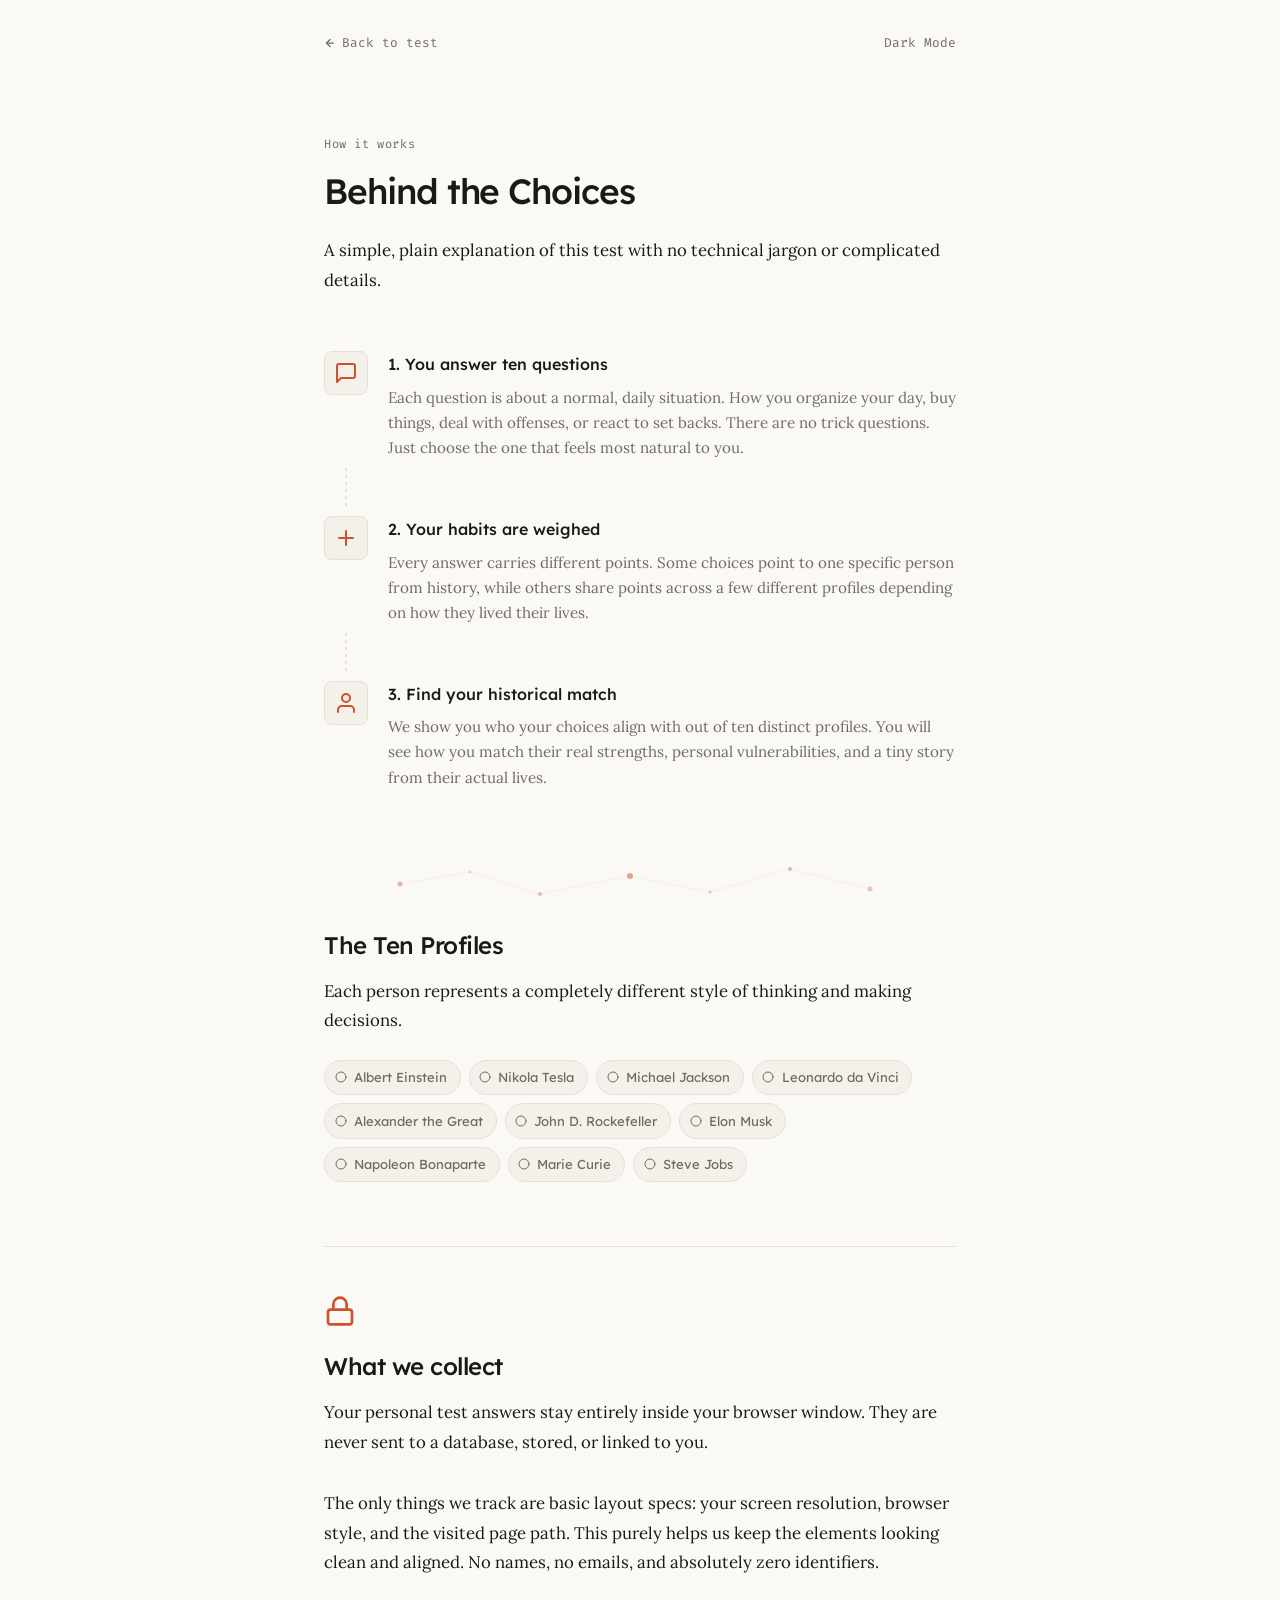
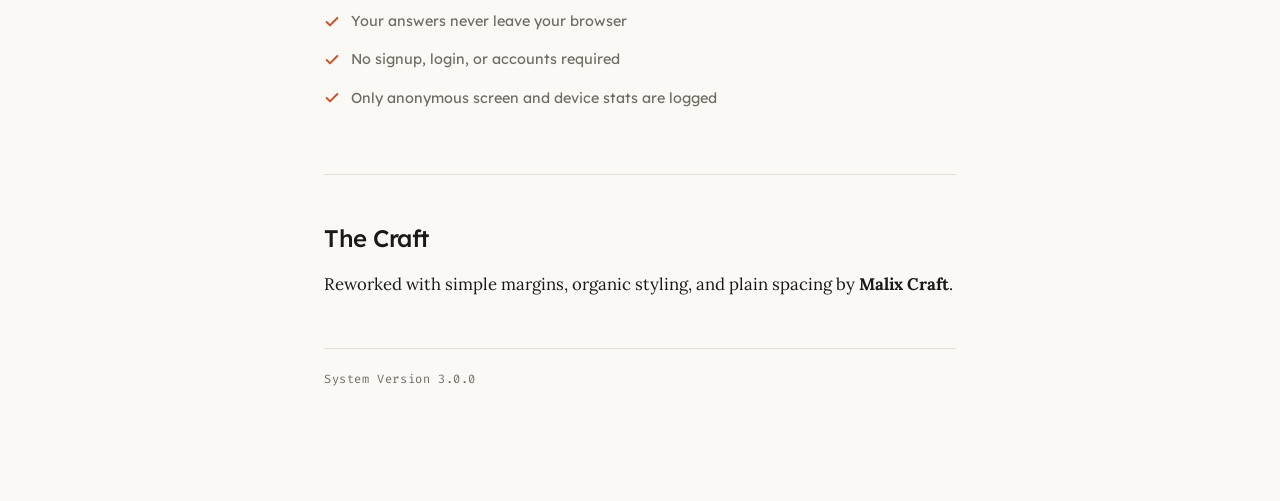
==== about.html @ 8bd308e8 "stop coding man we have been doing this for 10 hours" ====
<!DOCTYPE html>
<html lang="en">
<head>
  <meta charset="UTF-8">
  <meta name="viewport" content="width=device-width, initial-scale=1.0">
  <title>About | History Match</title>
  <link rel="preconnect" href="https://fonts.googleapis.com">
  <link rel="preconnect" href="https://fonts.gstatic.com" crossorigin>
  <link href="https://fonts.googleapis.com/css2?family=Fira+Code:wght@400;500&family=Lexend:wght@400;500;600&family=Lora:ital,wght@0,400;0,600;1,400&display=swap" rel="stylesheet">
  <link rel="stylesheet" href="style.css">
</head>
<body>
  <script>
    (function() {
      // Set to 'light' by default, or use the saved choice if it exists
      const savedTheme = localStorage.getItem("theme") || "light";
      document.documentElement.setAttribute("data-theme", savedTheme);
    })();
  </script>

  <nav class="system-nav">
    <a href="index.html" class="nav-link">
      <svg width="12" height="12" viewBox="0 0 24 24" fill="none" stroke="currentColor" stroke-width="2.5" stroke-linecap="round" stroke-linejoin="round" aria-hidden="true">
        <line x1="19" y1="12" x2="5" y2="12"/>
        <polyline points="12 19 5 12 12 5"/>
      </svg>
      Back to test
    </a>
    <button class="theme-toggle" onclick="toggleTheme()" id="theme-toggle-btn">Light Mode</button>
  </nav>

  <main class="engine-layout">

    <section class="about-hero">
      <div class="system-meta">How it works</div>
      <h1>Behind the Choices</h1>
      <p class="narrative-prose">A simple, plain explanation of this test with no technical jargon or complicated details.</p>
    </section>

    <!-- Visual Process Map -->
    <section class="about-flow">

      <div class="flow-step">
        <div class="flow-icon">
          <svg width="24" height="24" viewBox="0 0 24 24" fill="none" stroke="var(--accent)" stroke-width="2" stroke-linecap="round" stroke-linejoin="round">
            <path d="M21 15a2 2 0 0 1-2 2H7l-4 4V5a2 2 0 0 1 2-2h14a2 2 0 0 1 2 2z"/>
          </svg>
        </div>
        <div class="flow-text">
          <h3>1. You answer ten questions</h3>
          <p>Each question is about a normal, daily situation. How you organize your day, buy things, deal with offenses, or react to set backs. There are no trick questions. Just choose the one that feels most natural to you.</p>
        </div>
      </div>

      <div class="flow-connector" aria-hidden="true">
        <svg width="2" height="40" viewBox="0 0 2 40">
          <line x1="1" y1="0" x2="1" y2="40" stroke="var(--bg-border)" stroke-width="2" stroke-dasharray="3 4"/>
        </svg>
      </div>

      <div class="flow-step">
        <div class="flow-icon">
          <svg width="24" height="24" viewBox="0 0 24 24" fill="none" stroke="var(--accent)" stroke-width="2" stroke-linecap="round" stroke-linejoin="round">
            <line x1="12" y1="5" x2="12" y2="19"/>
            <line x1="5" y1="12" x2="19" y2="12"/>
          </svg>
        </div>
        <div class="flow-text">
          <h3>2. Your habits are weighed</h3>
          <p>Every answer carries different points. Some choices point to one specific person from history, while others share points across a few different profiles depending on how they lived their lives.</p>
        </div>
      </div>

      <div class="flow-connector" aria-hidden="true">
        <svg width="2" height="40" viewBox="0 0 2 40">
          <line x1="1" y1="0" x2="1" y2="40" stroke="var(--bg-border)" stroke-width="2" stroke-dasharray="3 4"/>
        </svg>
      </div>

      <div class="flow-step">
        <div class="flow-icon">
          <svg width="24" height="24" viewBox="0 0 24 24" fill="none" stroke="var(--accent)" stroke-width="2" stroke-linecap="round" stroke-linejoin="round">
            <path d="M20 21v-2a4 4 0 0 0-4-4H8a4 4 0 0 0-4 4v2"/>
            <circle cx="12" cy="7" r="4"/>
          </svg>
        </div>
        <div class="flow-text">
          <h3>3. Find your historical match</h3>
          <p>We show you who your choices align with out of ten distinct profiles. You will see how you match their real strengths, personal vulnerabilities, and a tiny story from their actual lives.</p>
        </div>
      </div>

    </section>

    <!-- The Ten Figures -->
    <section class="about-figures-section">
      <svg class="figures-deco" width="100%" height="60" viewBox="0 0 600 60" preserveAspectRatio="xMidYMid meet" fill="none" aria-hidden="true">
        <circle cx="60"  cy="30" r="2.5" fill="var(--accent)" opacity="0.4"/>
        <circle cx="130" cy="18" r="1.5" fill="var(--accent)" opacity="0.25"/>
        <circle cx="200" cy="40" r="2"   fill="var(--accent)" opacity="0.35"/>
        <circle cx="290" cy="22" r="3"   fill="var(--accent)" opacity="0.5"/>
        <circle cx="370" cy="38" r="1.5" fill="var(--accent)" opacity="0.3"/>
        <circle cx="450" cy="15" r="2"   fill="var(--accent)" opacity="0.4"/>
        <circle cx="530" cy="35" r="2.5" fill="var(--accent)" opacity="0.3"/>
        <line x1="60"  y1="30" x2="130" y2="18" stroke="var(--accent)" stroke-width="0.5" opacity="0.15"/>
        <line x1="130" y1="18" x2="200" y2="40" stroke="var(--accent)" stroke-width="0.5" opacity="0.15"/>
        <line x1="200" y1="40" x2="290" y2="22" stroke="var(--accent)" stroke-width="0.5" opacity="0.15"/>
        <line x1="290" y1="22" x2="370" y2="38" stroke="var(--accent)" stroke-width="0.5" opacity="0.15"/>
        <line x1="370" y1="38" x2="450" y2="15" stroke="var(--accent)" stroke-width="0.5" opacity="0.15"/>
        <line x1="450" y1="15" x2="530" y2="35" stroke="var(--accent)" stroke-width="0.5" opacity="0.15"/>
      </svg>

      <h2>The Ten Profiles</h2>
      <p class="narrative-prose" style="margin-top: 0.5rem; margin-bottom: 1.5rem;">Each person represents a completely different style of thinking and making decisions.</p>

      <div class="figures-grid">
        <div class="figure-pill">
          <svg width="12" height="12" viewBox="0 0 24 24" fill="none" stroke="currentColor" stroke-width="2" stroke-linecap="round" stroke-linejoin="round"><circle cx="12" cy="12" r="10"/></svg>
          <span>Albert Einstein</span>
        </div>
        <div class="figure-pill">
          <svg width="12" height="12" viewBox="0 0 24 24" fill="none" stroke="currentColor" stroke-width="2" stroke-linecap="round" stroke-linejoin="round"><circle cx="12" cy="12" r="10"/></svg>
          <span>Nikola Tesla</span>
        </div>
        <div class="figure-pill">
          <svg width="12" height="12" viewBox="0 0 24 24" fill="none" stroke="currentColor" stroke-width="2" stroke-linecap="round" stroke-linejoin="round"><circle cx="12" cy="12" r="10"/></svg>
          <span>Michael Jackson</span>
        </div>
        <div class="figure-pill">
          <svg width="12" height="12" viewBox="0 0 24 24" fill="none" stroke="currentColor" stroke-width="2" stroke-linecap="round" stroke-linejoin="round"><circle cx="12" cy="12" r="10"/></svg>
          <span>Leonardo da Vinci</span>
        </div>
        <div class="figure-pill">
          <svg width="12" height="12" viewBox="0 0 24 24" fill="none" stroke="currentColor" stroke-width="2" stroke-linecap="round" stroke-linejoin="round"><circle cx="12" cy="12" r="10"/></svg>
          <span>Alexander the Great</span>
        </div>
        <div class="figure-pill">
          <svg width="12" height="12" viewBox="0 0 24 24" fill="none" stroke="currentColor" stroke-width="2" stroke-linecap="round" stroke-linejoin="round"><circle cx="12" cy="12" r="10"/></svg>
          <span>John D. Rockefeller</span>
        </div>
        <div class="figure-pill">
          <svg width="12" height="12" viewBox="0 0 24 24" fill="none" stroke="currentColor" stroke-width="2" stroke-linecap="round" stroke-linejoin="round"><circle cx="12" cy="12" r="10"/></svg>
          <span>Elon Musk</span>
        </div>
        <div class="figure-pill">
          <svg width="12" height="12" viewBox="0 0 24 24" fill="none" stroke="currentColor" stroke-width="2" stroke-linecap="round" stroke-linejoin="round"><circle cx="12" cy="12" r="10"/></svg>
          <span>Napoleon Bonaparte</span>
        </div>
        <div class="figure-pill">
          <svg width="12" height="12" viewBox="0 0 24 24" fill="none" stroke="currentColor" stroke-width="2" stroke-linecap="round" stroke-linejoin="round"><circle cx="12" cy="12" r="10"/></svg>
          <span>Marie Curie</span>
        </div>
        <div class="figure-pill">
          <svg width="12" height="12" viewBox="0 0 24 24" fill="none" stroke="currentColor" stroke-width="2" stroke-linecap="round" stroke-linejoin="round"><circle cx="12" cy="12" r="10"/></svg>
          <span>Steve Jobs</span>
        </div>
      </div>
    </section>

    <!-- Privacy details -->
    <section class="about-privacy">
      <svg width="32" height="32" viewBox="0 0 24 24" fill="none" stroke="var(--accent)" stroke-width="2" stroke-linecap="round" stroke-linejoin="round" style="margin-bottom: 1rem;">
        <rect x="3" y="11" width="18" height="11" rx="2" ry="2"/>
        <path d="M7 11V7a5 5 0 0 1 10 0v4"/>
      </svg>

      <h2>What we collect</h2>
      <p class="narrative-prose">Your personal test answers stay entirely inside your browser window. They are never sent to a database, stored, or linked to you.</p>
      <p class="narrative-prose">The only things we track are basic layout specs: your screen resolution, browser style, and the visited page path. This purely helps us keep the elements looking clean and aligned. No names, no emails, and absolutely zero identifiers.</p>

      <div class="privacy-list">
        <div class="privacy-row">
          <svg width="16" height="16" viewBox="0 0 24 24" fill="none" stroke="var(--accent)" stroke-width="3" stroke-linecap="round" stroke-linejoin="round"><polyline points="20 6 9 17 4 12"/></svg>
          <span>Your answers never leave your browser</span>
        </div>
        <div class="privacy-row">
          <svg width="16" height="16" viewBox="0 0 24 24" fill="none" stroke="var(--accent)" stroke-width="3" stroke-linecap="round" stroke-linejoin="round"><polyline points="20 6 9 17 4 12"/></svg>
          <span>No signup, login, or accounts required</span>
        </div>
        <div class="privacy-row">
          <svg width="16" height="16" viewBox="0 0 24 24" fill="none" stroke="var(--accent)" stroke-width="3" stroke-linecap="round" stroke-linejoin="round"><polyline points="20 6 9 17 4 12"/></svg>
          <span>Only anonymous screen and device stats are logged</span>
        </div>
      </div>
    </section>

    <!-- Craft Studio -->
    <section class="about-studio">
      <h2>The Craft</h2>
      <p class="narrative-prose">Reworked with simple margins, organic styling, and plain spacing by <strong>Malix Craft</strong>.</p>
      
      <!--
      DEVELOPER CREDIT — next system release
      <div class="dev-credit">
        <span class="system-meta">Creator</span>
        <a href="https://linkedin.com/" class="nav-link" target="_blank" rel="noopener">Profile Details</a>
      </div>
      -->

      <div class="about-footer-meta">
        <span class="system-meta">System Version 3.0.0</span>
      </div>
    </section>

  </main>

  <script src="script.js"></script>
</body>
</html>
---- style.css ----
/* ─── TOKENS ─────────────────────────────────────────────────────────────── */
:root {
  --bg-main:    #111111;
  --bg-surface: #161616;
  --bg-border:  #222222;
  --ink-main:   #e5e5e5;
  --ink-muted:  #888888;
  --accent:     #e06c44;
  --accent-dim: rgba(226, 108, 68, 0.08);
}

:root[data-theme="light"] {
  --bg-main:    #fbf9f6;
  --bg-surface: #f4f0ea;
  --bg-border:  #e6e0d5;
  --ink-main:   #1a1917;
  --ink-muted:  #706c64;
  --accent:     #cc5229;
  --accent-dim: rgba(204, 82, 41, 0.06);
}

/* ─── RESET ──────────────────────────────────────────────────────────────── */
* { box-sizing: border-box; margin: 0; padding: 0; }

body {
  background-color: var(--bg-main);
  color: var(--ink-main);
  font-family: 'Lora', Georgia, serif;
  -webkit-font-smoothing: antialiased;
  line-height: 1.7;
}

/* ─── LAYOUT ─────────────────────────────────────────────────────────────── */
.system-nav {
  max-width: 680px;
  margin: 0 auto;
  display: flex;
  justify-content: space-between;
  align-items: center;
  padding: 2rem 1.5rem 1rem;
  font-family: 'Fira Code', monospace;
  font-size: 0.8rem;
  gap: 0.5rem;
}

.nav-link {
  color: var(--ink-muted);
  text-decoration: none;
  display: inline-flex;
  align-items: center;
  gap: 0.4rem;
  transition: color 0.2s;
}
.nav-link:hover { color: var(--ink-main); }

.theme-toggle {
  background: none;
  border: none;
  color: var(--ink-muted);
  cursor: pointer;
  font-family: 'Fira Code', monospace;
  font-size: 0.8rem;
  white-space: nowrap;
}
.theme-toggle:hover { color: var(--accent); }

.engine-layout {
  max-width: 680px;
  margin: 0 auto;
  padding: 4rem 1.5rem 6rem;
}

/* ─── TYPE ───────────────────────────────────────────────────────────────── */
h1 {
  font-family: 'Lexend', sans-serif;
  font-weight: 500;
  font-size: 2.2rem;
  letter-spacing: -0.03em;
  line-height: 1.2;
  margin-bottom: 1.5rem;
}

h2 {
  font-family: 'Lexend', sans-serif;
  font-weight: 500;
  font-size: 1.5rem;
  letter-spacing: -0.02em;
  line-height: 1.3;
  margin-bottom: 1rem;
}

h3 {
  font-family: 'Lexend', sans-serif;
  font-weight: 500;
  font-size: 1rem;
  margin-bottom: 0.4rem;
}

.system-meta {
  font-family: 'Fira Code', monospace;
  font-size: 0.75rem;
  color: var(--ink-muted);
  letter-spacing: 0.05em;
  margin-bottom: 1rem;
  display: block;
}

.narrative-prose {
  font-size: 1.05rem;
  color: var(--ink-main);
  margin-bottom: 2rem;
  line-height: 1.75;
}

/* ─── BUTTONS ────────────────────────────────────────────────────────────── */
.action-trigger {
  background: none;
  border: 1px solid var(--ink-main);
  color: var(--ink-main);
  padding: 0.75rem 1.5rem;
  font-family: 'Lexend', sans-serif;
  font-size: 0.95rem;
  font-weight: 500;
  border-radius: 4px;
  cursor: pointer;
  display: inline-flex;
  align-items: center;
  gap: 0.75rem;
  transition: all 0.2s ease;
}
.action-trigger:hover {
  background: var(--ink-main);
  color: var(--bg-main);
}

.text-link-btn {
  background: none;
  border: none;
  color: var(--ink-muted);
  font-family: 'Fira Code', monospace;
  font-size: 0.8rem;
  cursor: pointer;
  padding: 0;
}
.text-link-btn:hover { color: var(--ink-main); }
.text-link-btn:disabled { opacity: 0.3; cursor: default; }

/* ─── INTRO ──────────────────────────────────────────────────────────────── */
.intro-deco {
  display: block;
  margin-bottom: 2rem;
}

/* ─── QUIZ ───────────────────────────────────────────────────────────────── */
.quiz-metadata-row {
  display: flex;
  justify-content: space-between;
  align-items: center;
  margin-bottom: 0.5rem;
}

.quiz-nav-actions {
  display: flex;
  gap: 1rem;
}

.minimal-progress-track {
  width: 100%;
  height: 2px;
  background: var(--bg-border);
  margin-bottom: 3rem;
}

.minimal-progress-fill {
  height: 100%;
  width: 0%;
  background: var(--accent);
  transition: width 0.3s ease;
}

.quiz-question-heading {
  font-family: 'Lexend', sans-serif;
  font-weight: 500;
  font-size: 1.4rem;
  letter-spacing: -0.02em;
  line-height: 1.35;
  margin-bottom: 2.5rem;
}

.flat-options-list {
  display: flex;
  flex-direction: column;
  gap: 1rem;
}

.option-row-btn {
  background: transparent;
  border: 1px solid var(--bg-border);
  border-radius: 4px;
  color: var(--ink-main);
  padding: 1.25rem;
  font-family: 'Lexend', sans-serif;
  font-size: 1rem;
  text-align: left;
  cursor: pointer;
  transition: all 0.2s ease;
  line-height: 1.5;
}
.option-row-btn:hover {
  border-color: var(--ink-muted);
  background: var(--bg-surface);
}
.option-row-btn.selected {
  border-color: var(--accent);
  background: var(--accent-dim);
}

/* ─── RESULTS: TERMINAL ──────────────────────────────────────────────────── */
.terminal-view {
  font-family: 'Fira Code', monospace;
  font-size: 0.8rem;
  color: var(--accent);
  line-height: 1.7;
  margin-bottom: 2rem;
  white-space: pre-wrap;
}

/* ─── RESULTS: PHASE BLOCKS ──────────────────────────────────────────────── */
.procedural-step-block {
  opacity: 0;
  transform: translateY(10px);
  animation: stepReveal 0.4s cubic-bezier(0.16, 1, 0.3, 1) forwards;
  margin-bottom: 3.5rem;
}

@keyframes stepReveal {
  to { opacity: 1; transform: translateY(0); }
}

/* Phase 1 — identity lockup */
.profile-identity-lockup {
  display: flex;
  flex-direction: column;
  gap: 0.4rem;
  margin-bottom: 2rem;
}

.photo-burst-wrap {
  position: relative;
  width: 160px;
  height: 160px;
  display: flex;
  align-items: center;
  justify-content: center;
  margin-bottom: 1rem;
}

.photo-burst {
  position: absolute;
  top: 0;
  left: 0;
  pointer-events: none;
}

.photo-burst-wrap img {
  width: 100px;
  height: 100px;
  border-radius: 50%;
  object-fit: cover;
  border: 2px solid var(--accent);
  position: relative;
  z-index: 1;
}

.profile-percentage {
  font-family: 'Fira Code', monospace;
  font-size: 0.85rem;
  color: var(--accent);
}

.profile-subtitle {
  font-family: 'Lexend', sans-serif;
  font-weight: 400;
  color: var(--ink-muted);
  font-size: 1.15rem;
}

/* Phase 2 — traits */
.traits-minimal-grid {
  display: flex;
  flex-direction: column;
  gap: 1.25rem;
  margin: 2rem 0;
  padding-left: 1.25rem;
  border-left: 2px solid var(--bg-border);
}

.trait-entry-label {
  font-family: 'Fira Code', monospace;
  font-size: 0.72rem;
  text-transform: uppercase;
  letter-spacing: 0.04em;
  display: inline-flex;
  align-items: center;
  gap: 6px;
  margin-bottom: 0.3rem;
}
.trait-entry-label.pos { color: var(--ink-main); }
.trait-entry-label.neg { color: var(--ink-muted); }

.trait-entry-value {
  font-family: 'Lexend', sans-serif;
  font-size: 0.95rem;
  line-height: 1.5;
}

/* Phase 3 — historical card + scores */
.historical-context-card {
  background: var(--bg-surface);
  padding: 1.5rem;
  border-radius: 4px;
  font-size: 0.95rem;
  line-height: 1.7;
  margin-bottom: 2.5rem;
  border-left: 3px solid var(--accent);
}

.scores-minimal-chart {
  display: flex;
  flex-wrap: wrap;
  gap: 0.5rem;
  margin-top: 0.75rem;
}

.score-tag-item {
  font-family: 'Fira Code', monospace;
  font-size: 0.72rem;
  padding: 0.25rem 0.6rem;
  background: var(--bg-surface);
  border: 1px solid var(--bg-border);
  border-radius: 3px;
  color: var(--ink-muted);
}
.score-tag-item.active-high {
  border-color: var(--accent);
  color: var(--ink-main);
}

/* ─── ABOUT: HERO ────────────────────────────────────────────────────────── */
.about-hero {
  margin-bottom: 3.5rem;
}

/* ─── ABOUT: HOW IT WORKS FLOW ───────────────────────────────────────────── */
.about-flow {
  margin-bottom: 4rem;
}

.flow-step {
  display: flex;
  gap: 1.25rem;
  align-items: flex-start;
}

.flow-icon {
  flex-shrink: 0;
  width: 44px;
  height: 44px;
  display: flex;
  align-items: center;
  justify-content: center;
  background: var(--bg-surface);
  border: 1px solid var(--bg-border);
  border-radius: 8px;
}

.flow-text p {
  font-size: 0.95rem;
  color: var(--ink-muted);
  line-height: 1.65;
  margin-bottom: 0;
}

.flow-connector {
  display: flex;
  justify-content: flex-start;
  padding-left: 21px;
  margin: 0.5rem 0;
}

/* ─── ABOUT: FIGURES GRID ────────────────────────────────────────────────── */
.about-figures-section {
  margin-bottom: 4rem;
}

.figures-deco {
  display: block;
  margin-bottom: 1rem;
}

.about-sub {
  font-size: 0.95rem;
  color: var(--ink-muted);
  line-height: 1.6;
  margin-bottom: 1.5rem;
}

.figures-grid {
  display: flex;
  flex-wrap: wrap;
  gap: 0.5rem;
}

.figure-pill {
  display: inline-flex;
  align-items: center;
  gap: 0.45rem;
  padding: 0.35rem 0.8rem 0.35rem 0.6rem;
  background: var(--bg-surface);
  border: 1px solid var(--bg-border);
  border-radius: 100px;
  font-family: 'Lexend', sans-serif;
  font-size: 0.82rem;
  color: var(--ink-muted);
}

/* ─── ABOUT: PRIVACY ─────────────────────────────────────────────────────── */
.about-privacy {
  margin-bottom: 4rem;
  padding-top: 3rem;
  border-top: 1px solid var(--bg-border);
}

.privacy-list {
  display: flex;
  flex-direction: column;
  gap: 0.85rem;
  margin-top: 1.5rem;
}

.privacy-row {
  display: flex;
  align-items: center;
  gap: 0.7rem;
  font-family: 'Lexend', sans-serif;
  font-size: 0.9rem;
  color: var(--ink-muted);
}

/* ─── ABOUT: STUDIO ──────────────────────────────────────────────────────── */
.about-studio {
  padding-top: 3rem;
  border-top: 1px solid var(--bg-border);
}

.about-footer-meta {
  margin-top: 3rem;
  padding-top: 1.25rem;
  border-top: 1px solid var(--bg-border);
}
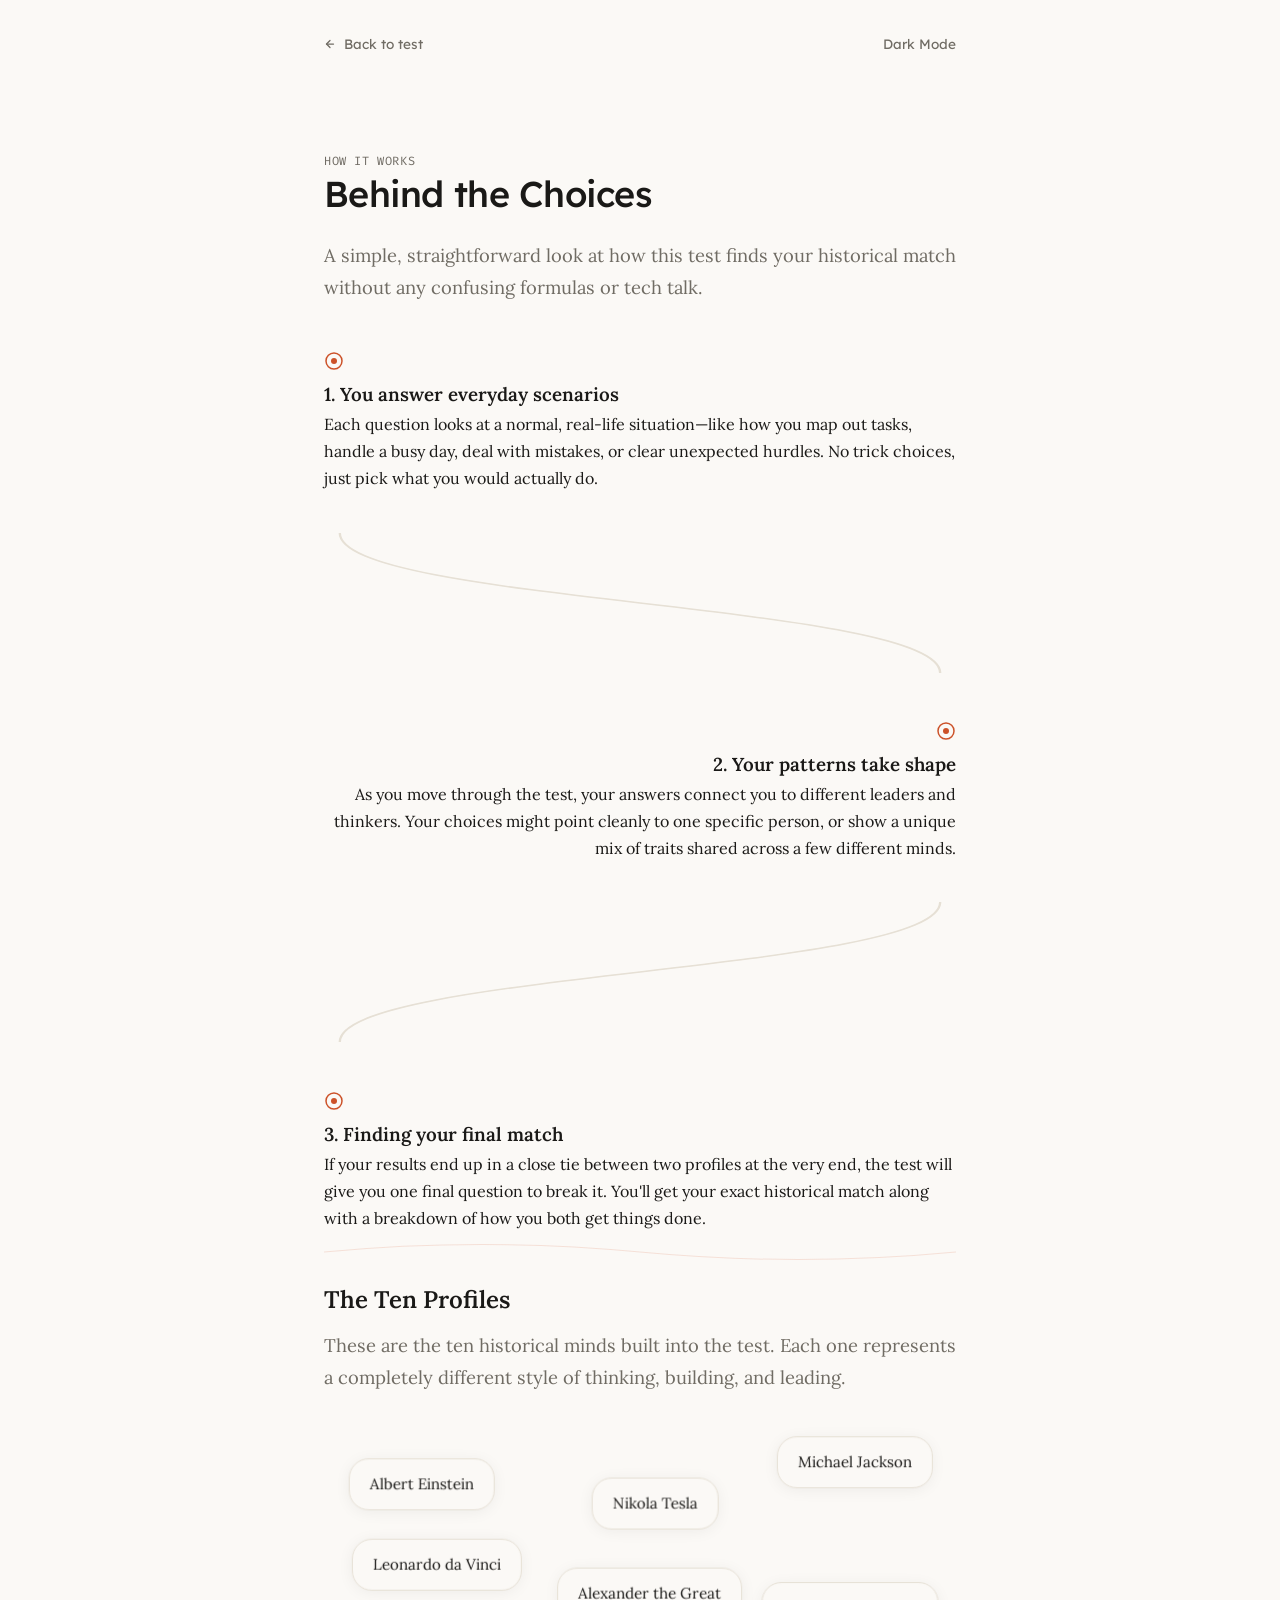
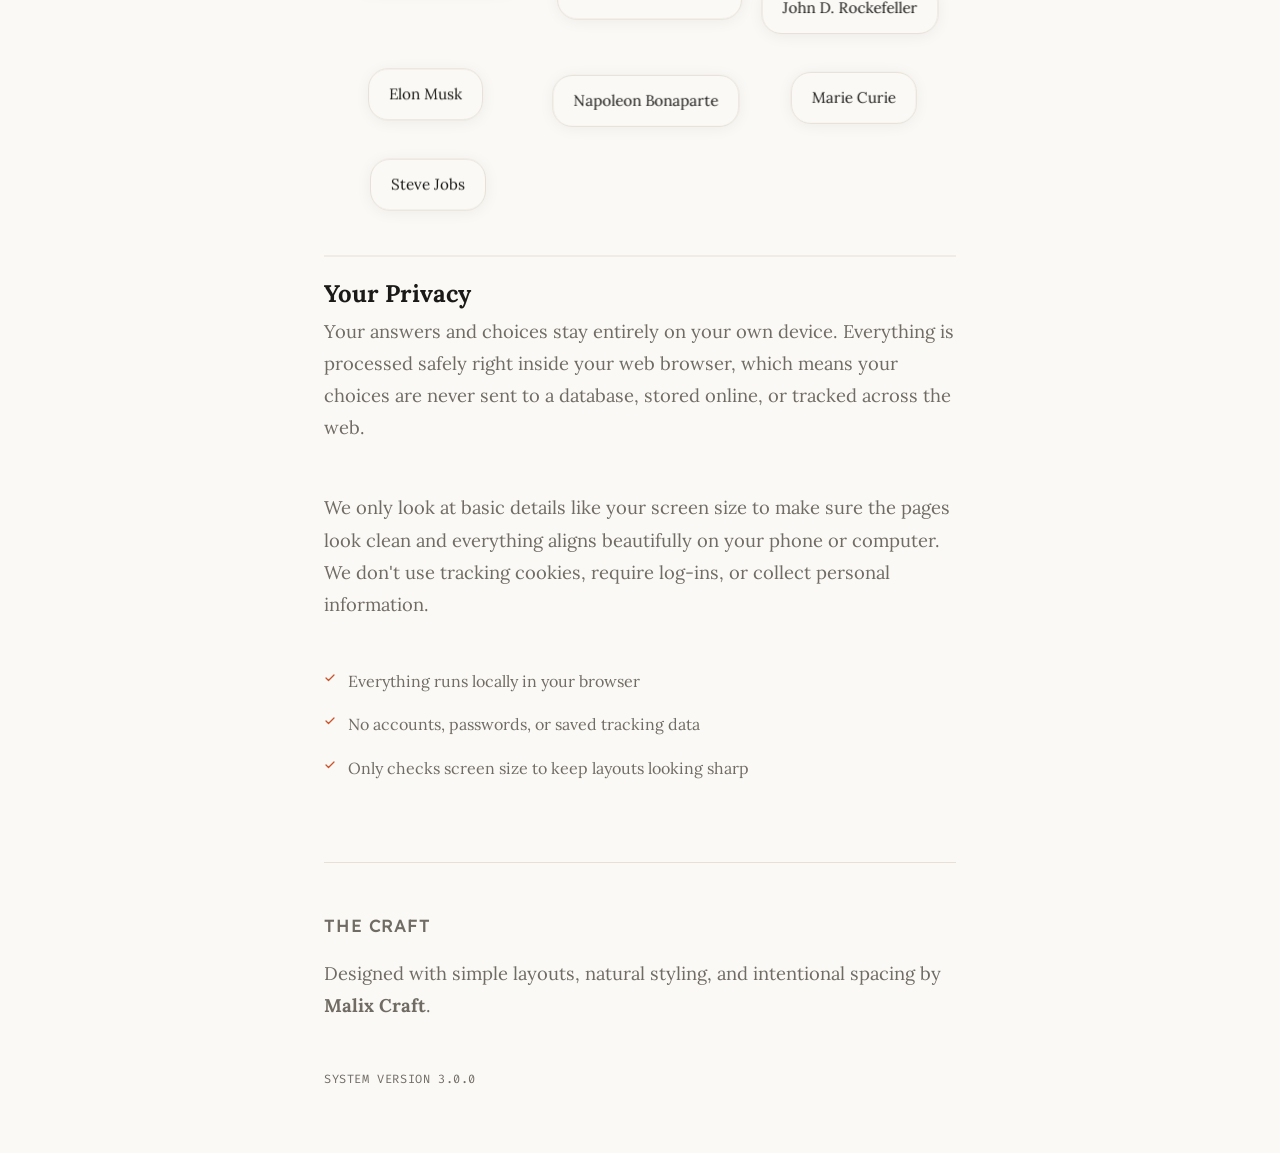
==== commit 28647743: "ahrggg svgs and animations" ====
--- a/about.html
+++ b/about.html
@@ -8,13 +8,55 @@
   <link rel="preconnect" href="https://fonts.gstatic.com" crossorigin>
   <link href="https://fonts.googleapis.com/css2?family=Fira+Code:wght@400;500&family=Lexend:wght@400;500;600&family=Lora:ital,wght@0,400;0,600;1,400&display=swap" rel="stylesheet">
   <link rel="stylesheet" href="style.css">
+  <style>
+    .about-flow,
+    .about-figures-section {
+      font-family: 'Lora', Georgia, serif;
+    }
+    .about-flow h3,
+    .about-figures-section h2 {
+      font-family: 'Lora', Georgia, serif;
+      font-weight: 600;
+    }
+    .flow-connector {
+      padding: 2.5rem 0;
+    }
+    .floating-zone {
+      position: relative;
+      width: 100%;
+      height: 420px;
+      margin-top: 2rem;
+      background: transparent;
+      border: none;
+      overflow: visible;
+      cursor: default;
+    }
+    .floating-profile {
+      position: absolute;
+      padding: 0.75rem 1.25rem;
+      background: var(--bg-main);
+      border: 1px solid var(--bg-border);
+      border-radius: 20px;
+      font-family: 'Lora', Georgia, serif;
+      font-size: 0.95rem;
+      color: var(--ink-main);
+      white-space: nowrap;
+      user-select: none;
+      box-shadow: 0 2px 16px rgba(0,0,0,0.06);
+      will-change: transform;
+      transition: background-color 0.2s ease, border-color 0.2s ease;
+    }
+    .floating-profile:hover {
+      border-color: var(--accent);
+      background: var(--accent-dim);
+    }
+  </style>
 </head>
 <body>
   <script>
     (function() {
-      // Set to 'light' by default, or use the saved choice if it exists
-      const savedTheme = localStorage.getItem("theme") || "light";
-      document.documentElement.setAttribute("data-theme", savedTheme);
+      const saved = localStorage.getItem("theme") || "light";
+      document.documentElement.setAttribute("data-theme", saved);
     })();
   </script>
 
@@ -34,169 +76,118 @@
     <section class="about-hero">
       <div class="system-meta">How it works</div>
       <h1>Behind the Choices</h1>
-      <p class="narrative-prose">A simple, plain explanation of this test with no technical jargon or complicated details.</p>
-    </section>
-
-    <!-- Visual Process Map -->
+      <p class="narrative-prose">A simple, straightforward look at how this test finds your historical match without any confusing formulas or tech talk.</p>
+    </section>
+
     <section class="about-flow">
 
       <div class="flow-step">
-        <div class="flow-icon">
-          <svg width="24" height="24" viewBox="0 0 24 24" fill="none" stroke="var(--accent)" stroke-width="2" stroke-linecap="round" stroke-linejoin="round">
-            <path d="M21 15a2 2 0 0 1-2 2H7l-4 4V5a2 2 0 0 1 2-2h14a2 2 0 0 1 2 2z"/>
+        <div class="flow-marker">
+          <svg width="20" height="20" viewBox="0 0 20 20" fill="none" aria-hidden="true">
+            <circle cx="10" cy="10" r="8" stroke="var(--accent)" stroke-width="1.5"/>
+            <circle cx="10" cy="10" r="3" fill="var(--accent)"/>
           </svg>
         </div>
         <div class="flow-text">
-          <h3>1. You answer ten questions</h3>
-          <p>Each question is about a normal, daily situation. How you organize your day, buy things, deal with offenses, or react to set backs. There are no trick questions. Just choose the one that feels most natural to you.</p>
+          <h3>1. You answer everyday scenarios</h3>
+          <p>Each question looks at a normal, real-life situation—like how you map out tasks, handle a busy day, deal with mistakes, or clear unexpected hurdles. No trick choices, just pick what you would actually do.</p>
         </div>
       </div>
 
       <div class="flow-connector" aria-hidden="true">
-        <svg width="2" height="40" viewBox="0 0 2 40">
-          <line x1="1" y1="0" x2="1" y2="40" stroke="var(--bg-border)" stroke-width="2" stroke-dasharray="3 4"/>
+        <svg width="100%" height="140" viewBox="0 0 400 140" preserveAspectRatio="none" fill="none">
+          <path d="M 10 0 C 10 70, 390 70, 390 140" stroke="var(--bg-border)" stroke-width="1.5" stroke-linecap="round"/>
+        </svg>
+      </div>
+
+      <div class="flow-step" style="flex-direction: row-reverse; text-align: right;">
+        <div class="flow-marker">
+          <svg width="20" height="20" viewBox="0 0 20 20" fill="none" aria-hidden="true">
+            <circle cx="10" cy="10" r="8" stroke="var(--accent)" stroke-width="1.5"/>
+            <circle cx="10" cy="10" r="3" fill="var(--accent)"/>
+          </svg>
+        </div>
+        <div class="flow-text">
+          <h3>2. Your patterns take shape</h3>
+          <p>As you move through the test, your answers connect you to different leaders and thinkers. Your choices might point cleanly to one specific person, or show a unique mix of traits shared across a few different minds.</p>
+        </div>
+      </div>
+
+      <div class="flow-connector" aria-hidden="true">
+        <svg width="100%" height="140" viewBox="0 0 400 140" preserveAspectRatio="none" fill="none">
+          <path d="M 390 0 C 390 70, 10 70, 10 140" stroke="var(--bg-border)" stroke-width="1.5" stroke-linecap="round"/>
         </svg>
       </div>
 
       <div class="flow-step">
-        <div class="flow-icon">
-          <svg width="24" height="24" viewBox="0 0 24 24" fill="none" stroke="var(--accent)" stroke-width="2" stroke-linecap="round" stroke-linejoin="round">
-            <line x1="12" y1="5" x2="12" y2="19"/>
-            <line x1="5" y1="12" x2="19" y2="12"/>
+        <div class="flow-marker">
+          <svg width="20" height="20" viewBox="0 0 20 20" fill="none" aria-hidden="true">
+            <circle cx="10" cy="10" r="8" stroke="var(--accent)" stroke-width="1.5"/>
+            <circle cx="10" cy="10" r="3" fill="var(--accent)"/>
           </svg>
         </div>
         <div class="flow-text">
-          <h3>2. Your habits are weighed</h3>
-          <p>Every answer carries different points. Some choices point to one specific person from history, while others share points across a few different profiles depending on how they lived their lives.</p>
-        </div>
-      </div>
-
-      <div class="flow-connector" aria-hidden="true">
-        <svg width="2" height="40" viewBox="0 0 2 40">
-          <line x1="1" y1="0" x2="1" y2="40" stroke="var(--bg-border)" stroke-width="2" stroke-dasharray="3 4"/>
-        </svg>
-      </div>
-
-      <div class="flow-step">
-        <div class="flow-icon">
-          <svg width="24" height="24" viewBox="0 0 24 24" fill="none" stroke="var(--accent)" stroke-width="2" stroke-linecap="round" stroke-linejoin="round">
-            <path d="M20 21v-2a4 4 0 0 0-4-4H8a4 4 0 0 0-4 4v2"/>
-            <circle cx="12" cy="7" r="4"/>
-          </svg>
-        </div>
-        <div class="flow-text">
-          <h3>3. Find your historical match</h3>
-          <p>We show you who your choices align with out of ten distinct profiles. You will see how you match their real strengths, personal vulnerabilities, and a tiny story from their actual lives.</p>
-        </div>
-      </div>
-
-    </section>
-
-    <!-- The Ten Figures -->
+          <h3>3. Finding your final match</h3>
+          <p>If your results end up in a close tie between two profiles at the very end, the test will give you one final question to break it. You'll get your exact historical match along with a breakdown of how you both get things done.</p>
+        </div>
+      </div>
+
+    </section>
+
     <section class="about-figures-section">
-      <svg class="figures-deco" width="100%" height="60" viewBox="0 0 600 60" preserveAspectRatio="xMidYMid meet" fill="none" aria-hidden="true">
-        <circle cx="60"  cy="30" r="2.5" fill="var(--accent)" opacity="0.4"/>
-        <circle cx="130" cy="18" r="1.5" fill="var(--accent)" opacity="0.25"/>
-        <circle cx="200" cy="40" r="2"   fill="var(--accent)" opacity="0.35"/>
-        <circle cx="290" cy="22" r="3"   fill="var(--accent)" opacity="0.5"/>
-        <circle cx="370" cy="38" r="1.5" fill="var(--accent)" opacity="0.3"/>
-        <circle cx="450" cy="15" r="2"   fill="var(--accent)" opacity="0.4"/>
-        <circle cx="530" cy="35" r="2.5" fill="var(--accent)" opacity="0.3"/>
-        <line x1="60"  y1="30" x2="130" y2="18" stroke="var(--accent)" stroke-width="0.5" opacity="0.15"/>
-        <line x1="130" y1="18" x2="200" y2="40" stroke="var(--accent)" stroke-width="0.5" opacity="0.15"/>
-        <line x1="200" y1="40" x2="290" y2="22" stroke="var(--accent)" stroke-width="0.5" opacity="0.15"/>
-        <line x1="290" y1="22" x2="370" y2="38" stroke="var(--accent)" stroke-width="0.5" opacity="0.15"/>
-        <line x1="370" y1="38" x2="450" y2="15" stroke="var(--accent)" stroke-width="0.5" opacity="0.15"/>
-        <line x1="450" y1="15" x2="530" y2="35" stroke="var(--accent)" stroke-width="0.5" opacity="0.15"/>
-      </svg>
+      <div class="figures-curve-deco" aria-hidden="true">
+        <svg width="100%" height="40" viewBox="0 0 600 40" preserveAspectRatio="none" fill="none">
+          <path d="M 0 20 Q 150 5, 300 20 T 600 20" stroke="var(--accent)" stroke-width="1" opacity="0.15"/>
+        </svg>
+      </div>
 
       <h2>The Ten Profiles</h2>
-      <p class="narrative-prose" style="margin-top: 0.5rem; margin-bottom: 1.5rem;">Each person represents a completely different style of thinking and making decisions.</p>
-
-      <div class="figures-grid">
-        <div class="figure-pill">
-          <svg width="12" height="12" viewBox="0 0 24 24" fill="none" stroke="currentColor" stroke-width="2" stroke-linecap="round" stroke-linejoin="round"><circle cx="12" cy="12" r="10"/></svg>
-          <span>Albert Einstein</span>
-        </div>
-        <div class="figure-pill">
-          <svg width="12" height="12" viewBox="0 0 24 24" fill="none" stroke="currentColor" stroke-width="2" stroke-linecap="round" stroke-linejoin="round"><circle cx="12" cy="12" r="10"/></svg>
-          <span>Nikola Tesla</span>
-        </div>
-        <div class="figure-pill">
-          <svg width="12" height="12" viewBox="0 0 24 24" fill="none" stroke="currentColor" stroke-width="2" stroke-linecap="round" stroke-linejoin="round"><circle cx="12" cy="12" r="10"/></svg>
-          <span>Michael Jackson</span>
-        </div>
-        <div class="figure-pill">
-          <svg width="12" height="12" viewBox="0 0 24 24" fill="none" stroke="currentColor" stroke-width="2" stroke-linecap="round" stroke-linejoin="round"><circle cx="12" cy="12" r="10"/></svg>
-          <span>Leonardo da Vinci</span>
-        </div>
-        <div class="figure-pill">
-          <svg width="12" height="12" viewBox="0 0 24 24" fill="none" stroke="currentColor" stroke-width="2" stroke-linecap="round" stroke-linejoin="round"><circle cx="12" cy="12" r="10"/></svg>
-          <span>Alexander the Great</span>
-        </div>
-        <div class="figure-pill">
-          <svg width="12" height="12" viewBox="0 0 24 24" fill="none" stroke="currentColor" stroke-width="2" stroke-linecap="round" stroke-linejoin="round"><circle cx="12" cy="12" r="10"/></svg>
-          <span>John D. Rockefeller</span>
-        </div>
-        <div class="figure-pill">
-          <svg width="12" height="12" viewBox="0 0 24 24" fill="none" stroke="currentColor" stroke-width="2" stroke-linecap="round" stroke-linejoin="round"><circle cx="12" cy="12" r="10"/></svg>
-          <span>Elon Musk</span>
-        </div>
-        <div class="figure-pill">
-          <svg width="12" height="12" viewBox="0 0 24 24" fill="none" stroke="currentColor" stroke-width="2" stroke-linecap="round" stroke-linejoin="round"><circle cx="12" cy="12" r="10"/></svg>
-          <span>Napoleon Bonaparte</span>
-        </div>
-        <div class="figure-pill">
-          <svg width="12" height="12" viewBox="0 0 24 24" fill="none" stroke="currentColor" stroke-width="2" stroke-linecap="round" stroke-linejoin="round"><circle cx="12" cy="12" r="10"/></svg>
-          <span>Marie Curie</span>
-        </div>
-        <div class="figure-pill">
-          <svg width="12" height="12" viewBox="0 0 24 24" fill="none" stroke="currentColor" stroke-width="2" stroke-linecap="round" stroke-linejoin="round"><circle cx="12" cy="12" r="10"/></svg>
-          <span>Steve Jobs</span>
-        </div>
-      </div>
-    </section>
-
-    <!-- Privacy details -->
+      <p class="narrative-prose" style="margin-top: 0.5rem; margin-bottom: 0;">These are the ten historical minds built into the test. Each one represents a completely different style of thinking, building, and leading.</p>
+
+      <div class="floating-zone" id="profile-space">
+        <div class="floating-profile">Albert Einstein</div>
+        <div class="floating-profile">Nikola Tesla</div>
+        <div class="floating-profile">Michael Jackson</div>
+        <div class="floating-profile">Leonardo da Vinci</div>
+        <div class="floating-profile">Alexander the Great</div>
+        <div class="floating-profile">John D. Rockefeller</div>
+        <div class="floating-profile">Elon Musk</div>
+        <div class="floating-profile">Napoleon Bonaparte</div>
+        <div class="floating-profile">Marie Curie</div>
+        <div class="floating-profile">Steve Jobs</div>
+      </div>
+    </section>
+
     <section class="about-privacy">
-      <svg width="32" height="32" viewBox="0 0 24 24" fill="none" stroke="var(--accent)" stroke-width="2" stroke-linecap="round" stroke-linejoin="round" style="margin-bottom: 1rem;">
-        <rect x="3" y="11" width="18" height="11" rx="2" ry="2"/>
-        <path d="M7 11V7a5 5 0 0 1 10 0v4"/>
-      </svg>
-
-      <h2>What we collect</h2>
-      <p class="narrative-prose">Your personal test answers stay entirely inside your browser window. They are never sent to a database, stored, or linked to you.</p>
-      <p class="narrative-prose">The only things we track are basic layout specs: your screen resolution, browser style, and the visited page path. This purely helps us keep the elements looking clean and aligned. No names, no emails, and absolutely zero identifiers.</p>
+      <div class="privacy-header-line">
+        <svg width="100%" height="20" viewBox="0 0 600 20" preserveAspectRatio="none" fill="none" aria-hidden="true">
+          <path d="M 0 10 C 200 10, 400 10, 600 10" stroke="var(--bg-border)" stroke-width="1"/>
+        </svg>
+      </div>
+
+      <h2>Your Privacy</h2>
+      <p class="narrative-prose">Your answers and choices stay entirely on your own device. Everything is processed safely right inside your web browser, which means your choices are never sent to a database, stored online, or tracked across the web.</p>
+      <p class="narrative-prose">We only look at basic details like your screen size to make sure the pages look clean and everything aligns beautifully on your phone or computer. We don't use tracking cookies, require log-ins, or collect personal information.</p>
 
       <div class="privacy-list">
         <div class="privacy-row">
-          <svg width="16" height="16" viewBox="0 0 24 24" fill="none" stroke="var(--accent)" stroke-width="3" stroke-linecap="round" stroke-linejoin="round"><polyline points="20 6 9 17 4 12"/></svg>
-          <span>Your answers never leave your browser</span>
+          <svg width="12" height="12" viewBox="0 0 24 24" fill="none" stroke="var(--accent)" stroke-width="2.5" stroke-linecap="round" stroke-linejoin="round" aria-hidden="true"><polyline points="20 6 9 17 4 12"/></svg>
+          <span>Everything runs locally in your browser</span>
         </div>
         <div class="privacy-row">
-          <svg width="16" height="16" viewBox="0 0 24 24" fill="none" stroke="var(--accent)" stroke-width="3" stroke-linecap="round" stroke-linejoin="round"><polyline points="20 6 9 17 4 12"/></svg>
-          <span>No signup, login, or accounts required</span>
+          <svg width="12" height="12" viewBox="0 0 24 24" fill="none" stroke="var(--accent)" stroke-width="2.5" stroke-linecap="round" stroke-linejoin="round" aria-hidden="true"><polyline points="20 6 9 17 4 12"/></svg>
+          <span>No accounts, passwords, or saved tracking data</span>
         </div>
         <div class="privacy-row">
-          <svg width="16" height="16" viewBox="0 0 24 24" fill="none" stroke="var(--accent)" stroke-width="3" stroke-linecap="round" stroke-linejoin="round"><polyline points="20 6 9 17 4 12"/></svg>
-          <span>Only anonymous screen and device stats are logged</span>
-        </div>
-      </div>
-    </section>
-
-    <!-- Craft Studio -->
+          <svg width="12" height="12" viewBox="0 0 24 24" fill="none" stroke="var(--accent)" stroke-width="2.5" stroke-linecap="round" stroke-linejoin="round" aria-hidden="true"><polyline points="20 6 9 17 4 12"/></svg>
+          <span>Only checks screen size to keep layouts looking sharp</span>
+        </div>
+      </div>
+    </section>
+
     <section class="about-studio">
       <h2>The Craft</h2>
-      <p class="narrative-prose">Reworked with simple margins, organic styling, and plain spacing by <strong>Malix Craft</strong>.</p>
-      
-      <!--
-      DEVELOPER CREDIT — next system release
-      <div class="dev-credit">
-        <span class="system-meta">Creator</span>
-        <a href="https://linkedin.com/" class="nav-link" target="_blank" rel="noopener">Profile Details</a>
-      </div>
-      -->
-
+      <p class="narrative-prose">Designed with simple layouts, natural styling, and intentional spacing by <strong>Malix Craft</strong>.</p>
       <div class="about-footer-meta">
         <span class="system-meta">System Version 3.0.0</span>
       </div>
@@ -204,6 +195,77 @@
 
   </main>
 
+  <script>
+    document.addEventListener("DOMContentLoaded", () => {
+      const container = document.getElementById("profile-space");
+      const items = container.querySelectorAll(".floating-profile");
+      const W = container.clientWidth;
+      const H = container.clientHeight;
+      const PUSH_R = 100;
+      const PUSH_R_SQ = PUSH_R * PUSH_R;
+
+      let mouseX = -1000, mouseY = -1000;
+
+      const data = Array.from(items).map((el, i) => {
+        const { width: w, height: h } = el.getBoundingClientRect();
+        const cols = 3;
+        const c = i % cols, r = Math.floor(i / cols);
+        return {
+          el,
+          w: w || 120, h: h || 36,
+          x: (W / cols) * c + W / (cols * 2) - (w / 2) + (Math.random() * 20 - 10),
+          y: (H / 4) * r + 40 + (Math.random() * 20 - 10),
+          vx: (Math.random() - 0.5) * 0.4,
+          vy: (Math.random() - 0.5) * 0.4,
+          ox: 0, oy: 0
+        };
+      });
+
+      container.addEventListener("mousemove", e => {
+        const r = container.getBoundingClientRect();
+        mouseX = e.clientX - r.left;
+        mouseY = e.clientY - r.top;
+      });
+      container.addEventListener("mouseleave", () => { mouseX = -1000; mouseY = -1000; });
+
+      document.addEventListener("visibilitychange", () => {
+        if (!document.hidden) requestAnimationFrame(tick);
+      });
+
+      function tick() {
+        for (const d of data) {
+          d.x += d.vx;
+          d.y += d.vy;
+
+          if (d.x < 10)              { d.x = 10;              d.vx *= -1; }
+          if (d.x + d.w > W - 10)   { d.x = W - d.w - 10;   d.vx *= -1; }
+          if (d.y < 10)              { d.y = 10;              d.vy *= -1; }
+          if (d.y + d.h > H - 10)   { d.y = H - d.h - 10;   d.vy *= -1; }
+
+          const cx = d.x + d.w / 2, cy = d.y + d.h / 2;
+          const dx = cx - mouseX,   dy = cy - mouseY;
+          const distSq = dx * dx + dy * dy;
+
+          if (distSq < PUSH_R_SQ && distSq > 0) {
+            const dist  = Math.sqrt(distSq);
+            const force = (PUSH_R - dist) / PUSH_R;
+            const inv   = 1 / dist;
+            d.ox += (dx * inv * force * 45 - d.ox) * 0.15;
+            d.oy += (dy * inv * force * 45 - d.oy) * 0.15;
+          } else {
+            d.ox *= 0.92;
+            d.oy *= 0.92;
+          }
+
+          d.el.style.transform = `translate3d(${d.x + d.ox}px,${d.y + d.oy}px,0)`;
+        }
+
+        if (!document.hidden) requestAnimationFrame(tick);
+      }
+
+      requestAnimationFrame(tick);
+    });
+  </script>
   <script src="script.js"></script>
 </body>
 </html>
--- a/style.css
+++ b/style.css
@@ -1,5 +1,14 @@
-/* ─── TOKENS ─────────────────────────────────────────────────────────────── */
 :root {
+  --bg-main:    #fbf9f6;
+  --bg-surface: #f4f0ea;
+  --bg-border:  #e6e0d5;
+  --ink-main:   #1a1917;
+  --ink-muted:  #706c64;
+  --accent:     #cc5229;
+  --accent-dim: rgba(204, 82, 41, 0.06);
+}
+
+:root[data-theme="dark"] {
   --bg-main:    #111111;
   --bg-surface: #161616;
   --bg-border:  #222222;
@@ -9,17 +18,6 @@
   --accent-dim: rgba(226, 108, 68, 0.08);
 }
 
-:root[data-theme="light"] {
-  --bg-main:    #fbf9f6;
-  --bg-surface: #f4f0ea;
-  --bg-border:  #e6e0d5;
-  --ink-main:   #1a1917;
-  --ink-muted:  #706c64;
-  --accent:     #cc5229;
-  --accent-dim: rgba(204, 82, 41, 0.06);
-}
-
-/* ─── RESET ──────────────────────────────────────────────────────────────── */
 * { box-sizing: border-box; margin: 0; padding: 0; }
 
 body {
@@ -30,94 +28,79 @@
   line-height: 1.7;
 }
 
-/* ─── LAYOUT ─────────────────────────────────────────────────────────────── */
 .system-nav {
   max-width: 680px;
   margin: 0 auto;
   display: flex;
   justify-content: space-between;
   align-items: center;
-  padding: 2rem 1.5rem 1rem;
-  font-family: 'Fira Code', monospace;
-  font-size: 0.8rem;
-  gap: 0.5rem;
+  padding: 2rem 1.5rem;
 }
 
 .nav-link {
+  font-family: 'Lexend', sans-serif;
+  font-size: 0.85rem;
   color: var(--ink-muted);
   text-decoration: none;
   display: inline-flex;
   align-items: center;
-  gap: 0.4rem;
-  transition: color 0.2s;
-}
-.nav-link:hover { color: var(--ink-main); }
+  gap: 0.5rem;
+}
+
+.nav-link:hover {
+  color: var(--ink-main);
+}
 
 .theme-toggle {
   background: none;
   border: none;
+  font-family: 'Lexend', sans-serif;
+  font-size: 0.85rem;
   color: var(--ink-muted);
   cursor: pointer;
-  font-family: 'Fira Code', monospace;
-  font-size: 0.8rem;
-  white-space: nowrap;
-}
-.theme-toggle:hover { color: var(--accent); }
+}
+
+.theme-toggle:hover {
+  color: var(--ink-main);
+}
 
 .engine-layout {
   max-width: 680px;
   margin: 0 auto;
-  padding: 4rem 1.5rem 6rem;
-}
-
-/* ─── TYPE ───────────────────────────────────────────────────────────────── */
+  padding: 4rem 1.5rem;
+}
+
+#intro-screen {
+  text-align: left;
+  margin-top: 2rem;
+}
+
+.intro-deco {
+  color: var(--bg-border);
+  margin-bottom: 2rem;
+}
+
 h1 {
   font-family: 'Lexend', sans-serif;
   font-weight: 500;
-  font-size: 2.2rem;
-  letter-spacing: -0.03em;
+  font-size: 2.25rem;
+  letter-spacing: -0.02em;
+  margin-bottom: 1.5rem;
   line-height: 1.2;
-  margin-bottom: 1.5rem;
-}
-
-h2 {
-  font-family: 'Lexend', sans-serif;
-  font-weight: 500;
-  font-size: 1.5rem;
-  letter-spacing: -0.02em;
-  line-height: 1.3;
-  margin-bottom: 1rem;
-}
-
-h3 {
-  font-family: 'Lexend', sans-serif;
-  font-weight: 500;
-  font-size: 1rem;
-  margin-bottom: 0.4rem;
-}
-
-.system-meta {
-  font-family: 'Fira Code', monospace;
-  font-size: 0.75rem;
-  color: var(--ink-muted);
-  letter-spacing: 0.05em;
-  margin-bottom: 1rem;
-  display: block;
 }
 
 .narrative-prose {
-  font-size: 1.05rem;
-  color: var(--ink-main);
-  margin-bottom: 2rem;
+  font-size: 1.15rem;
+  color: var(--ink-muted);
   line-height: 1.75;
-}
-
-/* ─── BUTTONS ────────────────────────────────────────────────────────────── */
+  margin-bottom: 3rem;
+}
+
 .action-trigger {
-  background: none;
+  background: transparent;
   border: 1px solid var(--ink-main);
   color: var(--ink-main);
-  padding: 0.75rem 1.5rem;
+  padding: 0.85rem 1.75rem;
   font-family: 'Lexend', sans-serif;
   font-size: 0.95rem;
   font-weight: 500;
@@ -128,47 +111,56 @@
   gap: 0.75rem;
   transition: all 0.2s ease;
 }
+
 .action-trigger:hover {
   background: var(--ink-main);
   color: var(--bg-main);
 }
 
+.quiz-metadata-row {
+  display: flex;
+  justify-content: space-between;
+  align-items: center;
+  margin-bottom: 1rem;
+}
+
+.system-meta {
+  font-family: 'Fira Code', monospace;
+  font-size: 0.75rem;
+  color: var(--ink-muted);
+  text-transform: uppercase;
+  letter-spacing: 0.05em;
+  display: block;
+}
+
+.quiz-nav-actions {
+  display: flex;
+  gap: 1.5rem;
+}
+
 .text-link-btn {
   background: none;
   border: none;
-  color: var(--ink-muted);
-  font-family: 'Fira Code', monospace;
-  font-size: 0.8rem;
+  font-family: 'Lexend', sans-serif;
+  font-size: 0.85rem;
+  color: var(--ink-muted);
   cursor: pointer;
-  padding: 0;
-}
-.text-link-btn:hover { color: var(--ink-main); }
-.text-link-btn:disabled { opacity: 0.3; cursor: default; }
-
-/* ─── INTRO ──────────────────────────────────────────────────────────────── */
-.intro-deco {
-  display: block;
-  margin-bottom: 2rem;
-}
-
-/* ─── QUIZ ───────────────────────────────────────────────────────────────── */
-.quiz-metadata-row {
-  display: flex;
-  justify-content: space-between;
-  align-items: center;
-  margin-bottom: 0.5rem;
-}
-
-.quiz-nav-actions {
-  display: flex;
-  gap: 1rem;
+}
+
+.text-link-btn:disabled {
+  opacity: 0.3;
+  cursor: not-allowed;
+}
+
+.text-link-btn:not(:disabled):hover {
+  color: var(--ink-main);
 }
 
 .minimal-progress-track {
   width: 100%;
   height: 2px;
   background: var(--bg-border);
-  margin-bottom: 3rem;
+  margin-bottom: 3.5rem;
 }
 
 .minimal-progress-fill {
@@ -179,11 +171,10 @@
 }
 
 .quiz-question-heading {
-  font-family: 'Lexend', sans-serif;
-  font-weight: 500;
-  font-size: 1.4rem;
-  letter-spacing: -0.02em;
-  line-height: 1.35;
+  font-family: 'Lora', serif;
+  font-weight: 400;
+  font-size: 1.5rem;
+  line-height: 1.5;
   margin-bottom: 2.5rem;
 }
 
@@ -194,267 +185,224 @@
 }
 
 .option-row-btn {
-  background: transparent;
+  background: var(--bg-main);
   border: 1px solid var(--bg-border);
   border-radius: 4px;
-  color: var(--ink-main);
-  padding: 1.25rem;
+  padding: 1.25rem 1.5rem;
   font-family: 'Lexend', sans-serif;
   font-size: 1rem;
+  color: var(--ink-main);
   text-align: left;
   cursor: pointer;
+  width: 100%;
   transition: all 0.2s ease;
-  line-height: 1.5;
-}
-.option-row-btn:hover {
+}
+
+.option-row-btn:hover:not(:disabled) {
   border-color: var(--ink-muted);
   background: var(--bg-surface);
 }
+
 .option-row-btn.selected {
   border-color: var(--accent);
   background: var(--accent-dim);
-}
-
-/* ─── RESULTS: TERMINAL ──────────────────────────────────────────────────── */
-.terminal-view {
+  color: var(--accent);
+}
+
+.option-row-btn:disabled:not(.selected) {
+  opacity: 0.6;
+  cursor: default;
+}
+
+.terminal-log {
   font-family: 'Fira Code', monospace;
-  font-size: 0.8rem;
+  font-size: 0.85rem;
   color: var(--accent);
-  line-height: 1.7;
-  margin-bottom: 2rem;
+  background: var(--bg-surface);
+  padding: 1.5rem;
+  border-radius: 4px;
+  border: 1px solid var(--bg-border);
+  line-height: 1.6;
   white-space: pre-wrap;
 }
 
-/* ─── RESULTS: PHASE BLOCKS ──────────────────────────────────────────────── */
 .procedural-step-block {
-  opacity: 0;
-  transform: translateY(10px);
-  animation: stepReveal 0.4s cubic-bezier(0.16, 1, 0.3, 1) forwards;
-  margin-bottom: 3.5rem;
-}
-
-@keyframes stepReveal {
+  animation: fadeIn 0.4s ease forwards;
+  margin-bottom: 4rem;
+}
+
+@keyframes fadeIn {
+  from { opacity: 0; transform: translateY(8px); }
   to { opacity: 1; transform: translateY(0); }
 }
 
-/* Phase 1 — identity lockup */
 .profile-identity-lockup {
-  display: flex;
-  flex-direction: column;
-  gap: 0.4rem;
-  margin-bottom: 2rem;
+  text-align: center;
+  margin-bottom: 3rem;
 }
 
 .photo-burst-wrap {
   position: relative;
   width: 160px;
   height: 160px;
-  display: flex;
-  align-items: center;
-  justify-content: center;
-  margin-bottom: 1rem;
+  margin: 0 auto 1.5rem auto;
 }
 
 .photo-burst {
   position: absolute;
   top: 0;
   left: 0;
-  pointer-events: none;
+  animation: rotateBurst 40s linear infinite;
+}
+
+@keyframes rotateBurst {
+  from { transform: rotate(0deg); }
+  to { transform: rotate(360deg); }
 }
 
 .photo-burst-wrap img {
-  width: 100px;
-  height: 100px;
+  position: absolute;
+  top: 28px;
+  left: 28px;
+  width: 104px;
+  height: 104px;
   border-radius: 50%;
   object-fit: cover;
-  border: 2px solid var(--accent);
-  position: relative;
-  z-index: 1;
+  filter: grayscale(100%);
+  border: 1px solid var(--bg-border);
 }
 
 .profile-percentage {
   font-family: 'Fira Code', monospace;
-  font-size: 0.85rem;
+  font-size: 0.8rem;
   color: var(--accent);
+  text-transform: uppercase;
+  letter-spacing: 0.05em;
+  display: block;
+  margin-bottom: 0.5rem;
 }
 
 .profile-subtitle {
-  font-family: 'Lexend', sans-serif;
-  font-weight: 400;
-  color: var(--ink-muted);
-  font-size: 1.15rem;
-}
-
-/* Phase 2 — traits */
+  font-family: 'Lora', serif;
+  font-style: italic;
+  font-size: 1.1rem;
+  color: var(--ink-muted);
+}
+
 .traits-minimal-grid {
-  display: flex;
-  flex-direction: column;
-  gap: 1.25rem;
-  margin: 2rem 0;
-  padding-left: 1.25rem;
-  border-left: 2px solid var(--bg-border);
+  display: grid;
+  grid-template-columns: 1fr;
+  gap: 2rem;
+  margin: 3rem 0;
+  padding-top: 2rem;
+  border-top: 1px solid var(--bg-border);
+}
+
+@media (min-width: 480px) {
+  .traits-minimal-grid {
+    grid-template-columns: 1fr 1fr;
+  }
 }
 
 .trait-entry-label {
-  font-family: 'Fira Code', monospace;
-  font-size: 0.72rem;
+  font-family: 'Lexend', sans-serif;
+  font-size: 0.8rem;
+  font-weight: 500;
   text-transform: uppercase;
-  letter-spacing: 0.04em;
-  display: inline-flex;
+  letter-spacing: 0.05em;
+  display: flex;
   align-items: center;
-  gap: 6px;
-  margin-bottom: 0.3rem;
-}
+  margin-bottom: 0.5rem;
+}
+
 .trait-entry-label.pos { color: var(--ink-main); }
 .trait-entry-label.neg { color: var(--ink-muted); }
 
 .trait-entry-value {
-  font-family: 'Lexend', sans-serif;
-  font-size: 0.95rem;
-  line-height: 1.5;
-}
-
-/* Phase 3 — historical card + scores */
+  font-size: 1rem;
+  color: var(--ink-main);
+}
+
 .historical-context-card {
   background: var(--bg-surface);
-  padding: 1.5rem;
-  border-radius: 4px;
-  font-size: 0.95rem;
-  line-height: 1.7;
-  margin-bottom: 2.5rem;
-  border-left: 3px solid var(--accent);
+  border-left: 2px solid var(--accent);
+  padding: 2rem;
+  border-radius: 0 4px 4px 0;
+  font-size: 1.05rem;
+  margin-bottom: 3rem;
 }
 
 .scores-minimal-chart {
   display: flex;
   flex-wrap: wrap;
   gap: 0.5rem;
-  margin-top: 0.75rem;
 }
 
 .score-tag-item {
   font-family: 'Fira Code', monospace;
-  font-size: 0.72rem;
-  padding: 0.25rem 0.6rem;
+  font-size: 0.75rem;
+  padding: 0.35rem 0.65rem;
   background: var(--bg-surface);
   border: 1px solid var(--bg-border);
   border-radius: 3px;
   color: var(--ink-muted);
 }
+
 .score-tag-item.active-high {
   border-color: var(--accent);
-  color: var(--ink-main);
-}
-
-/* ─── ABOUT: HERO ────────────────────────────────────────────────────────── */
-.about-hero {
-  margin-bottom: 3.5rem;
-}
-
-/* ─── ABOUT: HOW IT WORKS FLOW ───────────────────────────────────────────── */
-.about-flow {
+  color: var(--accent);
+  background: var(--accent-dim);
+}
+
+.about-layout {
+  max-width: 600px;
+  margin: 0 auto;
+  padding: 3rem 1.5rem 6rem 1.5rem;
+}
+
+.about-section {
   margin-bottom: 4rem;
 }
 
-.flow-step {
-  display: flex;
-  gap: 1.25rem;
+.about-section h2 {
+  font-family: 'Lexend', sans-serif;
+  font-weight: 500;
+  font-size: 1.35rem;
+  margin-bottom: 1rem;
+}
+
+.privacy-list {
+  display: flex;
+  flex-direction: column;
+  gap: 1rem;
+  margin-top: 1.5rem;
+}
+
+.privacy-row {
+  display: flex;
   align-items: flex-start;
-}
-
-.flow-icon {
+  gap: 0.75rem;
+  font-size: 1rem;
+  color: var(--ink-muted);
+}
+
+.privacy-row svg {
+  margin-top: 0.25rem;
   flex-shrink: 0;
-  width: 44px;
-  height: 44px;
-  display: flex;
-  align-items: center;
-  justify-content: center;
-  background: var(--bg-surface);
-  border: 1px solid var(--bg-border);
-  border-radius: 8px;
-}
-
-.flow-text p {
-  font-size: 0.95rem;
-  color: var(--ink-muted);
-  line-height: 1.65;
-  margin-bottom: 0;
-}
-
-.flow-connector {
-  display: flex;
-  justify-content: flex-start;
-  padding-left: 21px;
-  margin: 0.5rem 0;
-}
-
-/* ─── ABOUT: FIGURES GRID ────────────────────────────────────────────────── */
-.about-figures-section {
-  margin-bottom: 4rem;
-}
-
-.figures-deco {
-  display: block;
+}
+
+.about-studio {
+  border-top: 1px solid var(--bg-border);
+  padding-top: 3rem;
+  margin-top: 5rem;
+}
+
+.about-studio h2 {
+  font-family: 'Lexend', sans-serif;
+  font-weight: 500;
+  font-size: 1.1rem;
+  text-transform: uppercase;
+  letter-spacing: 0.05em;
+  color: var(--ink-muted);
   margin-bottom: 1rem;
-}
-
-.about-sub {
-  font-size: 0.95rem;
-  color: var(--ink-muted);
-  line-height: 1.6;
-  margin-bottom: 1.5rem;
-}
-
-.figures-grid {
-  display: flex;
-  flex-wrap: wrap;
-  gap: 0.5rem;
-}
-
-.figure-pill {
-  display: inline-flex;
-  align-items: center;
-  gap: 0.45rem;
-  padding: 0.35rem 0.8rem 0.35rem 0.6rem;
-  background: var(--bg-surface);
-  border: 1px solid var(--bg-border);
-  border-radius: 100px;
-  font-family: 'Lexend', sans-serif;
-  font-size: 0.82rem;
-  color: var(--ink-muted);
-}
-
-/* ─── ABOUT: PRIVACY ─────────────────────────────────────────────────────── */
-.about-privacy {
-  margin-bottom: 4rem;
-  padding-top: 3rem;
-  border-top: 1px solid var(--bg-border);
-}
-
-.privacy-list {
-  display: flex;
-  flex-direction: column;
-  gap: 0.85rem;
-  margin-top: 1.5rem;
-}
-
-.privacy-row {
-  display: flex;
-  align-items: center;
-  gap: 0.7rem;
-  font-family: 'Lexend', sans-serif;
-  font-size: 0.9rem;
-  color: var(--ink-muted);
-}
-
-/* ─── ABOUT: STUDIO ──────────────────────────────────────────────────────── */
-.about-studio {
-  padding-top: 3rem;
-  border-top: 1px solid var(--bg-border);
-}
-
-.about-footer-meta {
-  margin-top: 3rem;
-  padding-top: 1.25rem;
-  border-top: 1px solid var(--bg-border);
 }
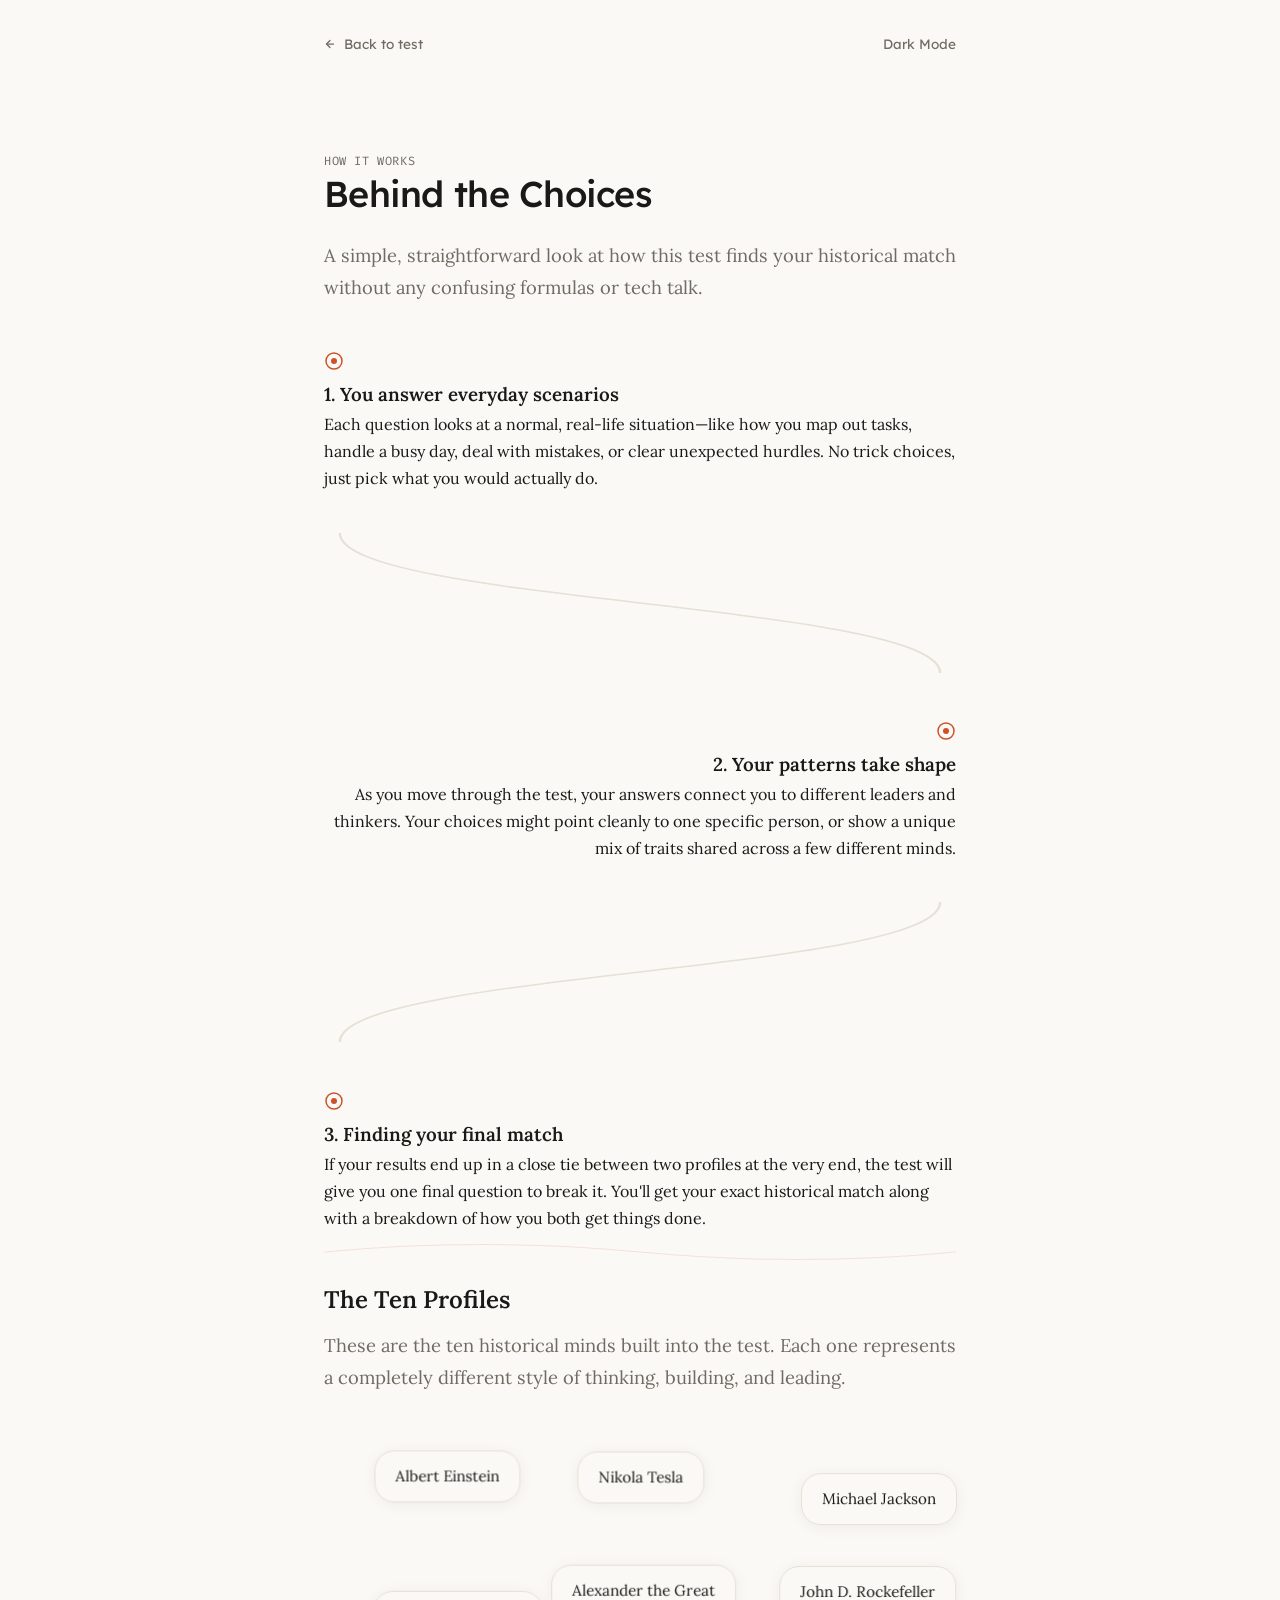
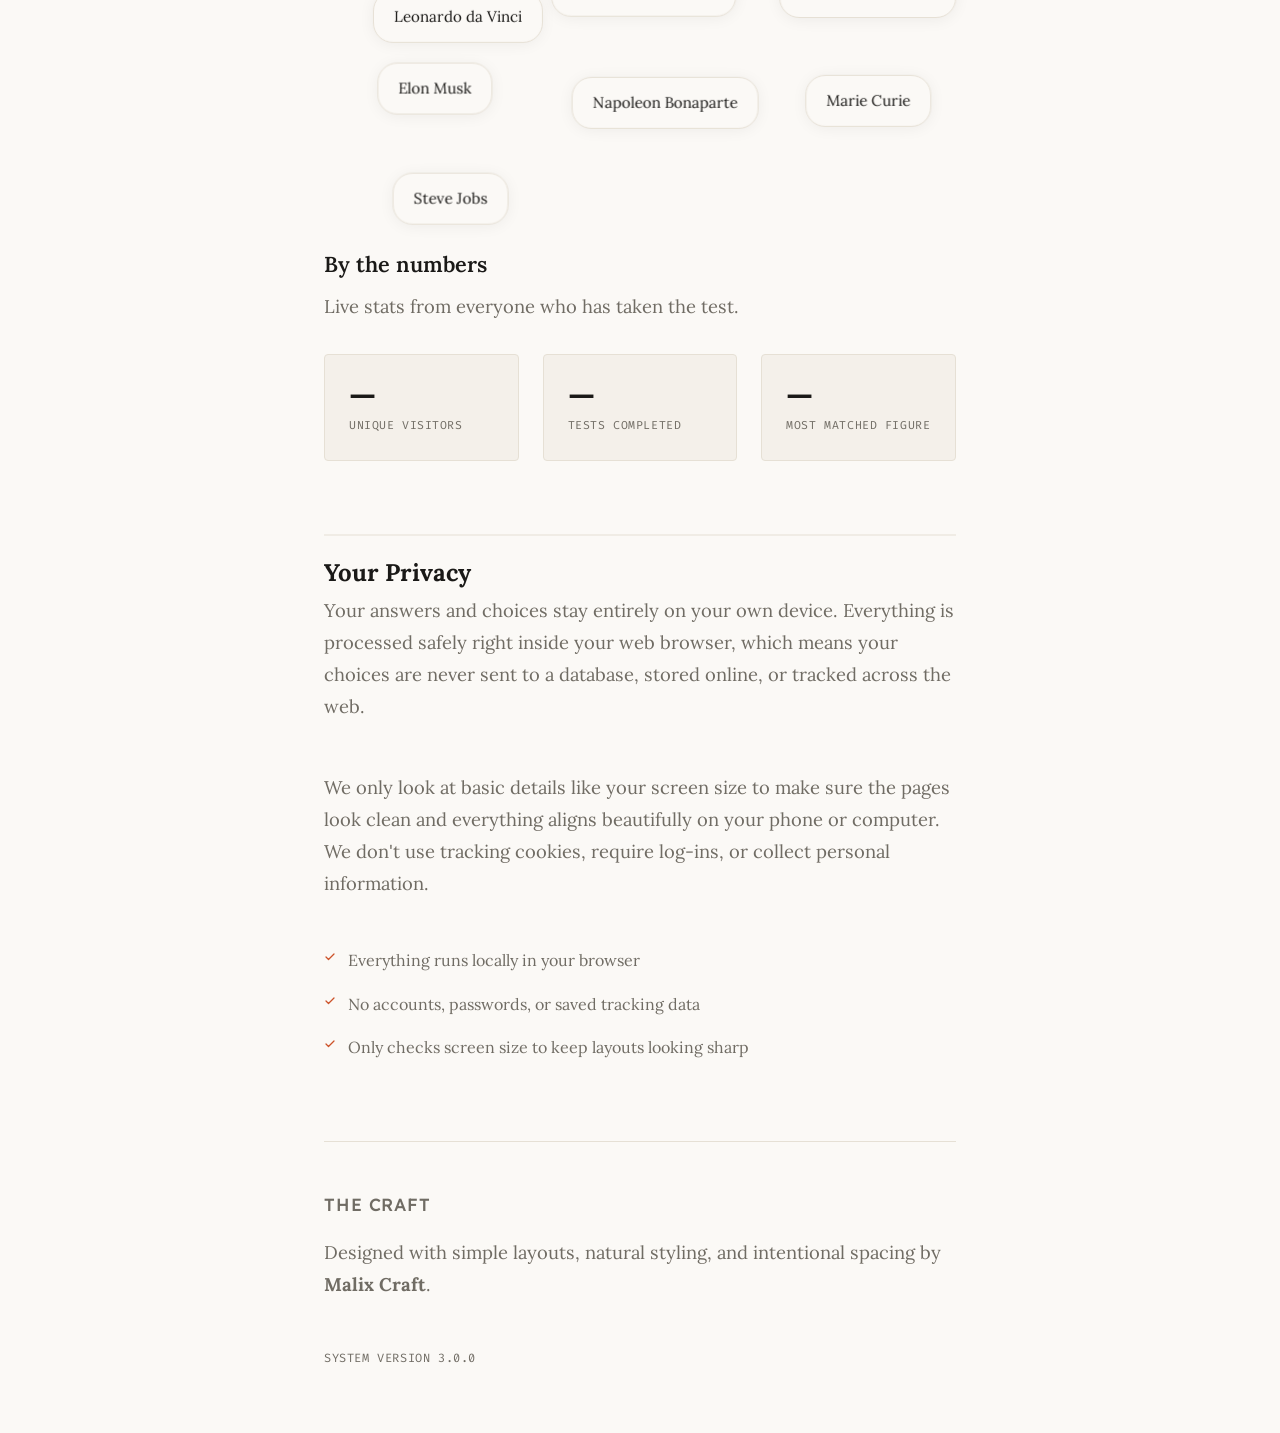
==== commit aeebd42a: "final fixes" ====
--- a/about.html
+++ b/about.html
@@ -50,6 +50,45 @@
       border-color: var(--accent);
       background: var(--accent-dim);
     }
+
+  .about-stats-section {
+    margin-bottom: 4rem;
+  }
+  .about-stats-section h2 {
+    font-family: 'Lora', Georgia, serif;
+    font-weight: 600;
+    font-size: 1.35rem;
+    margin-bottom: 0.5rem;
+  }
+  .stats-grid {
+    display: grid;
+    grid-template-columns: repeat(auto-fit, minmax(140px, 1fr));
+    gap: 1.5rem;
+  }
+  .stat-cell {
+    display: flex;
+    flex-direction: column;
+    gap: 0.4rem;
+    padding: 1.5rem;
+    background: var(--bg-surface);
+    border: 1px solid var(--bg-border);
+    border-radius: 4px;
+  }
+  .stat-value {
+    font-family: 'Lexend', sans-serif;
+    font-size: 1.9rem;
+    font-weight: 500;
+    color: var(--ink-main);
+    line-height: 1;
+  }
+  .stat-label {
+    font-family: 'Fira Code', monospace;
+    font-size: 0.72rem;
+    color: var(--ink-muted);
+    text-transform: uppercase;
+    letter-spacing: 0.05em;
+  }
+
   </style>
 </head>
 <body>
@@ -157,6 +196,27 @@
         <div class="floating-profile">Steve Jobs</div>
       </div>
     </section>
+
+
+<section class="about-stats-section">
+  <h2>By the numbers</h2>
+  <p class="narrative-prose" style="margin-bottom:2rem;">Live stats from everyone who has taken the test.</p>
+
+  <div class="stats-grid">
+    <div class="stat-cell">
+      <span class="stat-value" id="stat-visitors">—</span>
+      <span class="stat-label">Unique visitors</span>
+    </div>
+    <div class="stat-cell">
+      <span class="stat-value" id="stat-completions">—</span>
+      <span class="stat-label">Tests completed</span>
+    </div>
+    <div class="stat-cell">
+      <span class="stat-value" id="stat-figure">—</span>
+      <span class="stat-label">Most matched figure</span>
+    </div>
+  </div>
+</section>
 
     <section class="about-privacy">
       <div class="privacy-header-line">
--- a/style.css
+++ b/style.css
@@ -116,6 +116,32 @@
   background: var(--ink-main);
   color: var(--bg-main);
 }
+
+/* ── Disclaimer Screen ───────────────────────────────────────────────────── */
+#disclaimer-screen {
+  max-width: 680px;
+  margin: 0 auto;
+  padding: 4rem 1.5rem;
+}
+
+#disclaimer-screen h2 {
+  font-family: 'Lora', Georgia, serif;
+  font-weight: 600;
+  font-size: 1.5rem;
+  line-height: 1.4;
+  color: var(--ink-main);
+  margin-bottom: 1.25rem;
+}
+
+#disclaimer-screen .narrative-prose {
+  margin-bottom: 1rem;
+}
+
+#disclaimer-screen .narrative-prose:last-of-type {
+  margin-bottom: 2.5rem;
+}
+
+
 
 .quiz-metadata-row {
   display: flex;
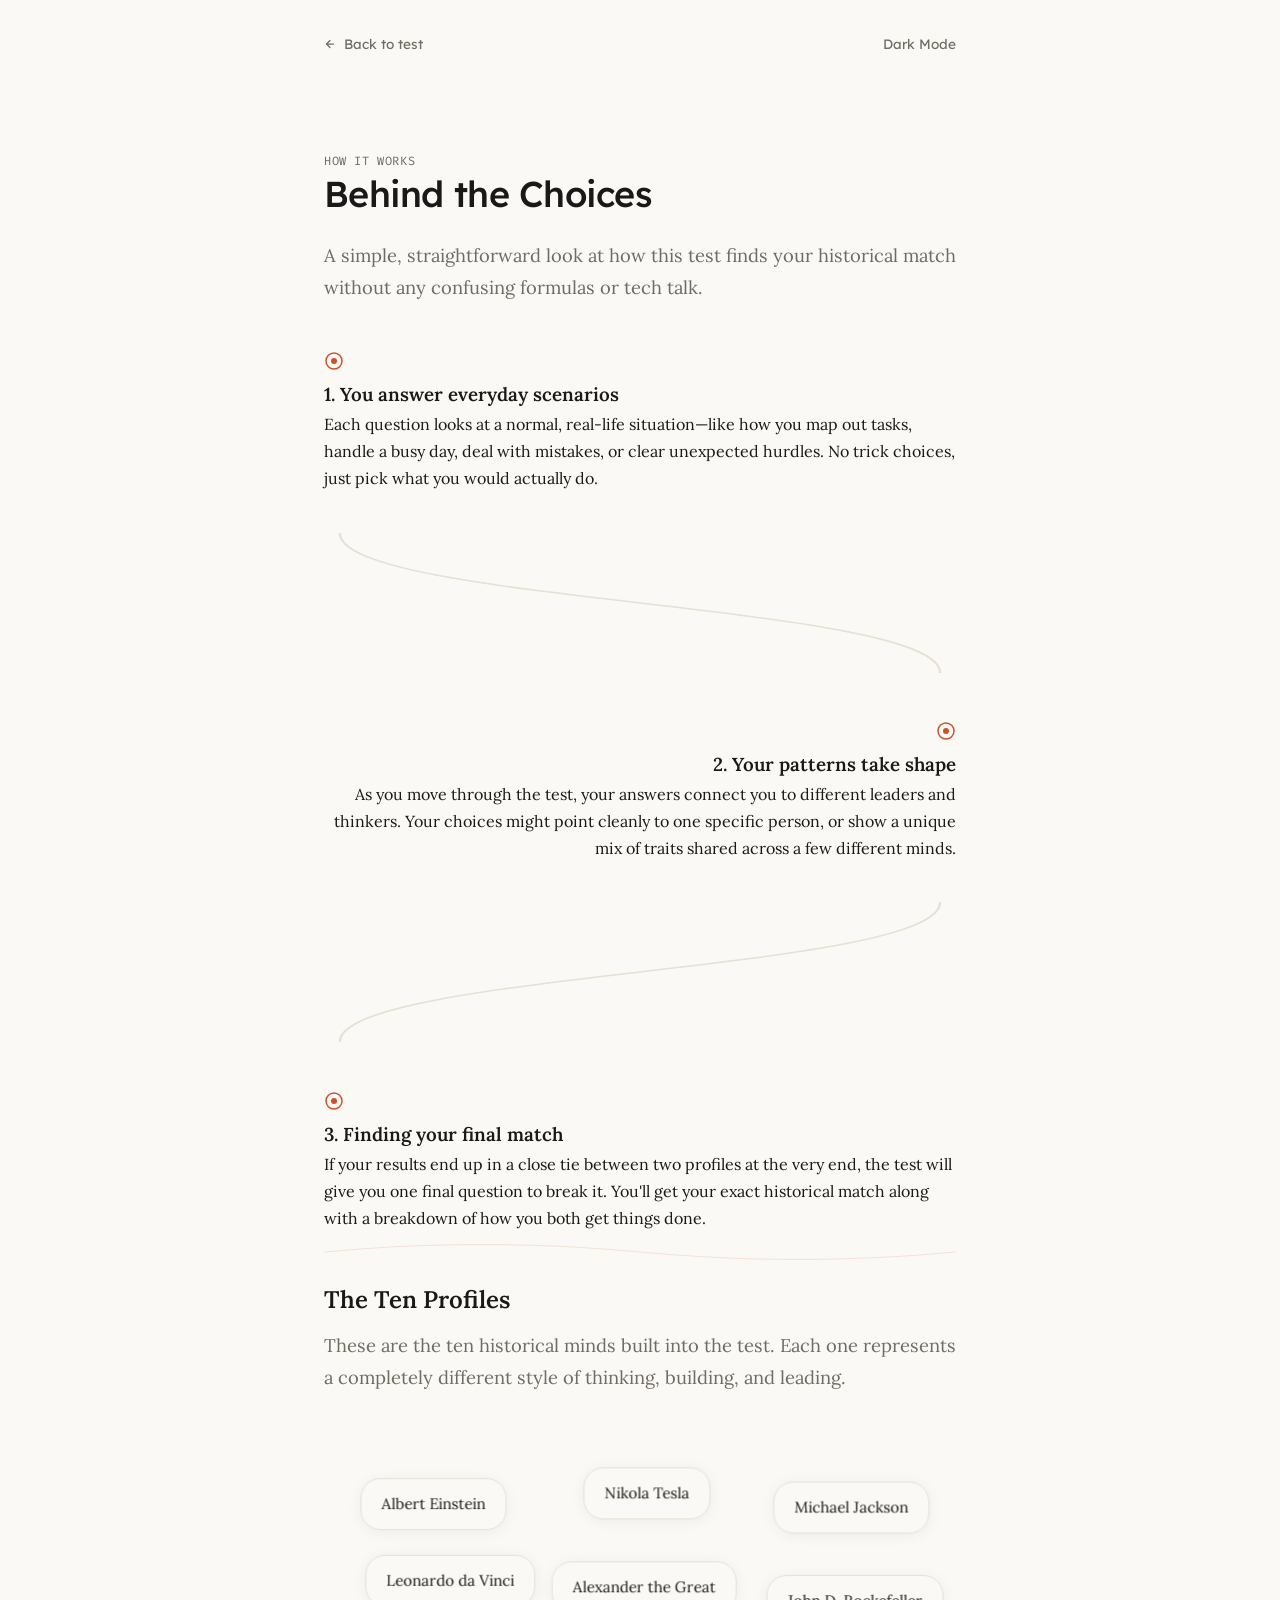
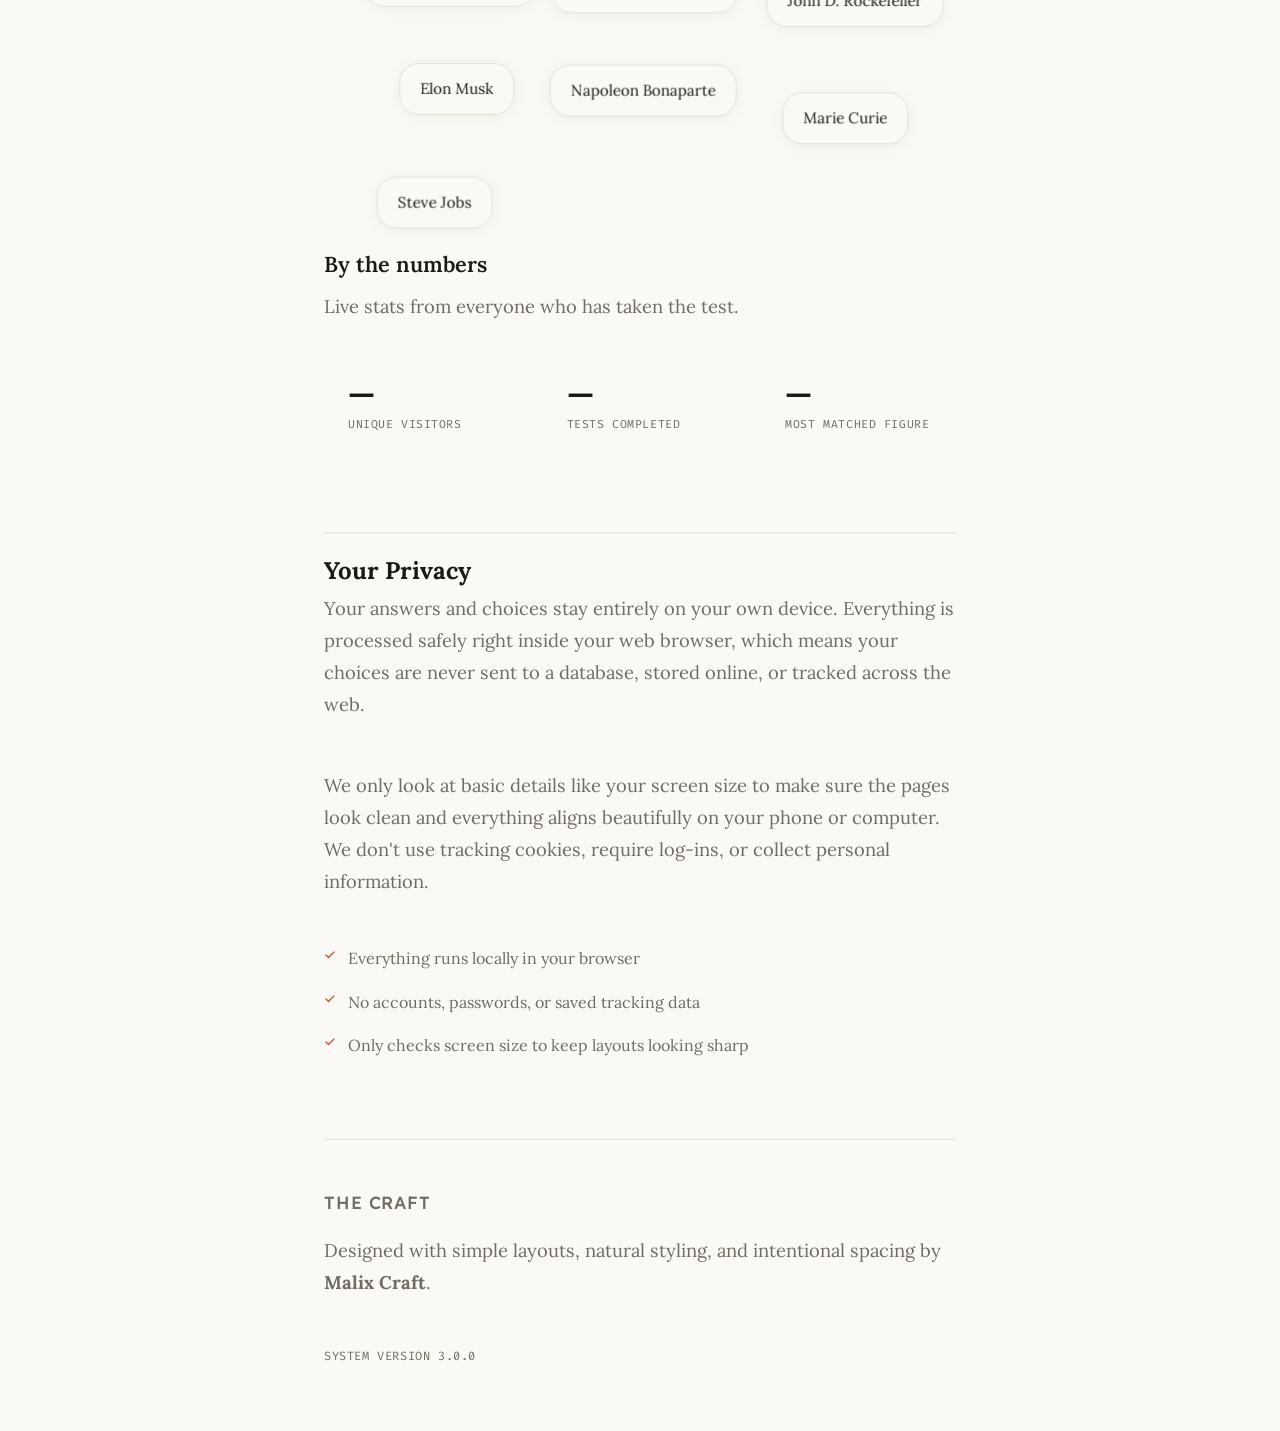
==== commit f92d2b90: "stats in about.html" ====
--- a/about.html
+++ b/about.html
@@ -70,8 +70,8 @@
     flex-direction: column;
     gap: 0.4rem;
     padding: 1.5rem;
-    background: var(--bg-surface);
-    border: 1px solid var(--bg-border);
+/*    background: var(--bg-surface);*/
+/*    border: 1px solid var(--bg-border);*/
     border-radius: 4px;
   }
   .stat-value {
@@ -324,6 +324,33 @@
       }
 
       requestAnimationFrame(tick);
+
+      const profileDisplayNames = {
+        'einstein': 'Albert Einstein',
+        'tesla': 'Nikola Tesla',
+        'jackson': 'Michael Jackson',
+        'vinci': 'Leonardo da Vinci',
+        'alexander': 'Alexander the Great',
+        'rockefeller': 'John D. Rockefeller',
+        'musk': 'Elon Musk',
+        'napoleon': 'Napoleon Bonaparte',
+        'curie': 'Marie Curie',
+        'jobs': 'Steve Jobs'
+      };
+
+      fetch('/api/stats')
+        .then(response => response.json())
+        .then(stats => {
+          document.getElementById('stat-visitors').textContent = stats.total_visitors?.toLocaleString() || '0';
+          document.getElementById('stat-completions').textContent = stats.total_completions?.toLocaleString() || '0';
+          document.getElementById('stat-figure').textContent = profileDisplayNames[stats.most_common_figure] || 'None yet';
+        })
+        .catch(error => {
+          console.error('Failed to load real-time stats:', error);
+          document.getElementById('stat-visitors').textContent = '—';
+          document.getElementById('stat-completions').textContent = '—';
+          document.getElementById('stat-figure').textContent = '—';
+        });
     });
   </script>
   <script src="script.js"></script>
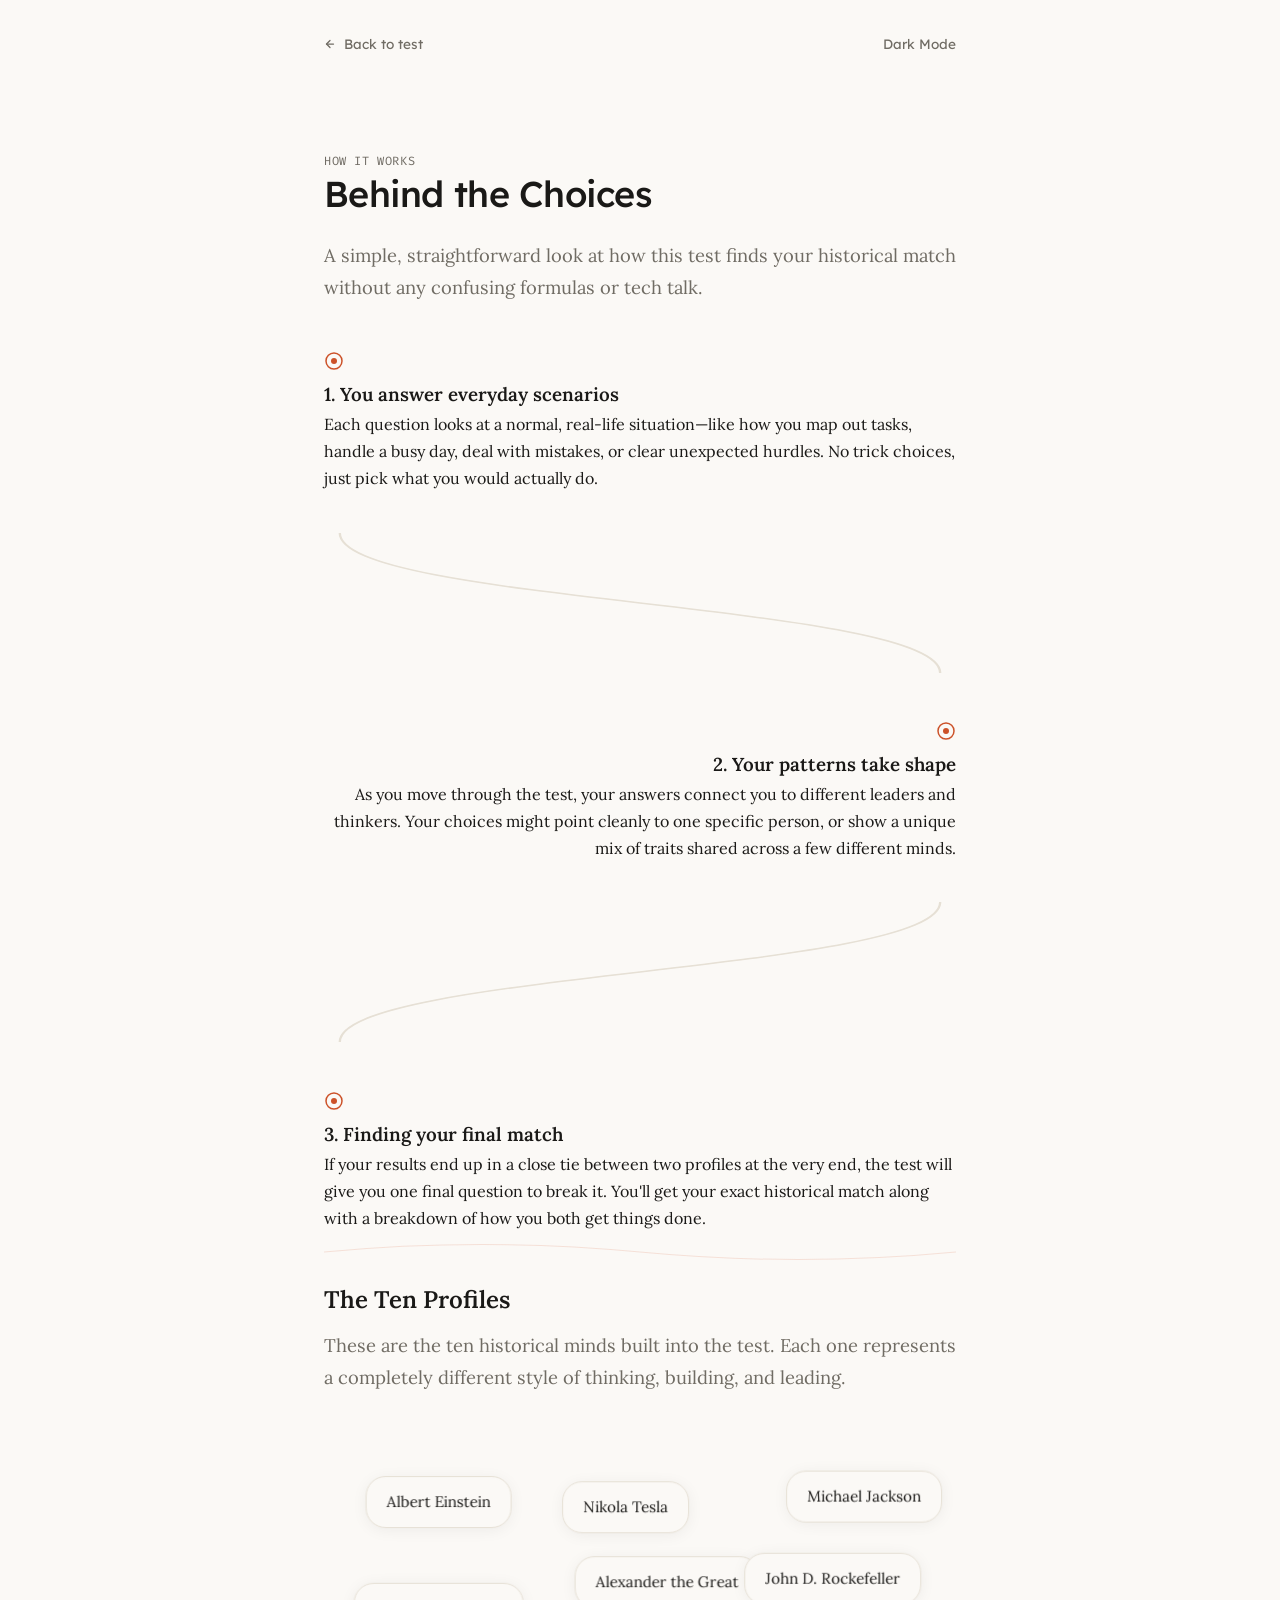
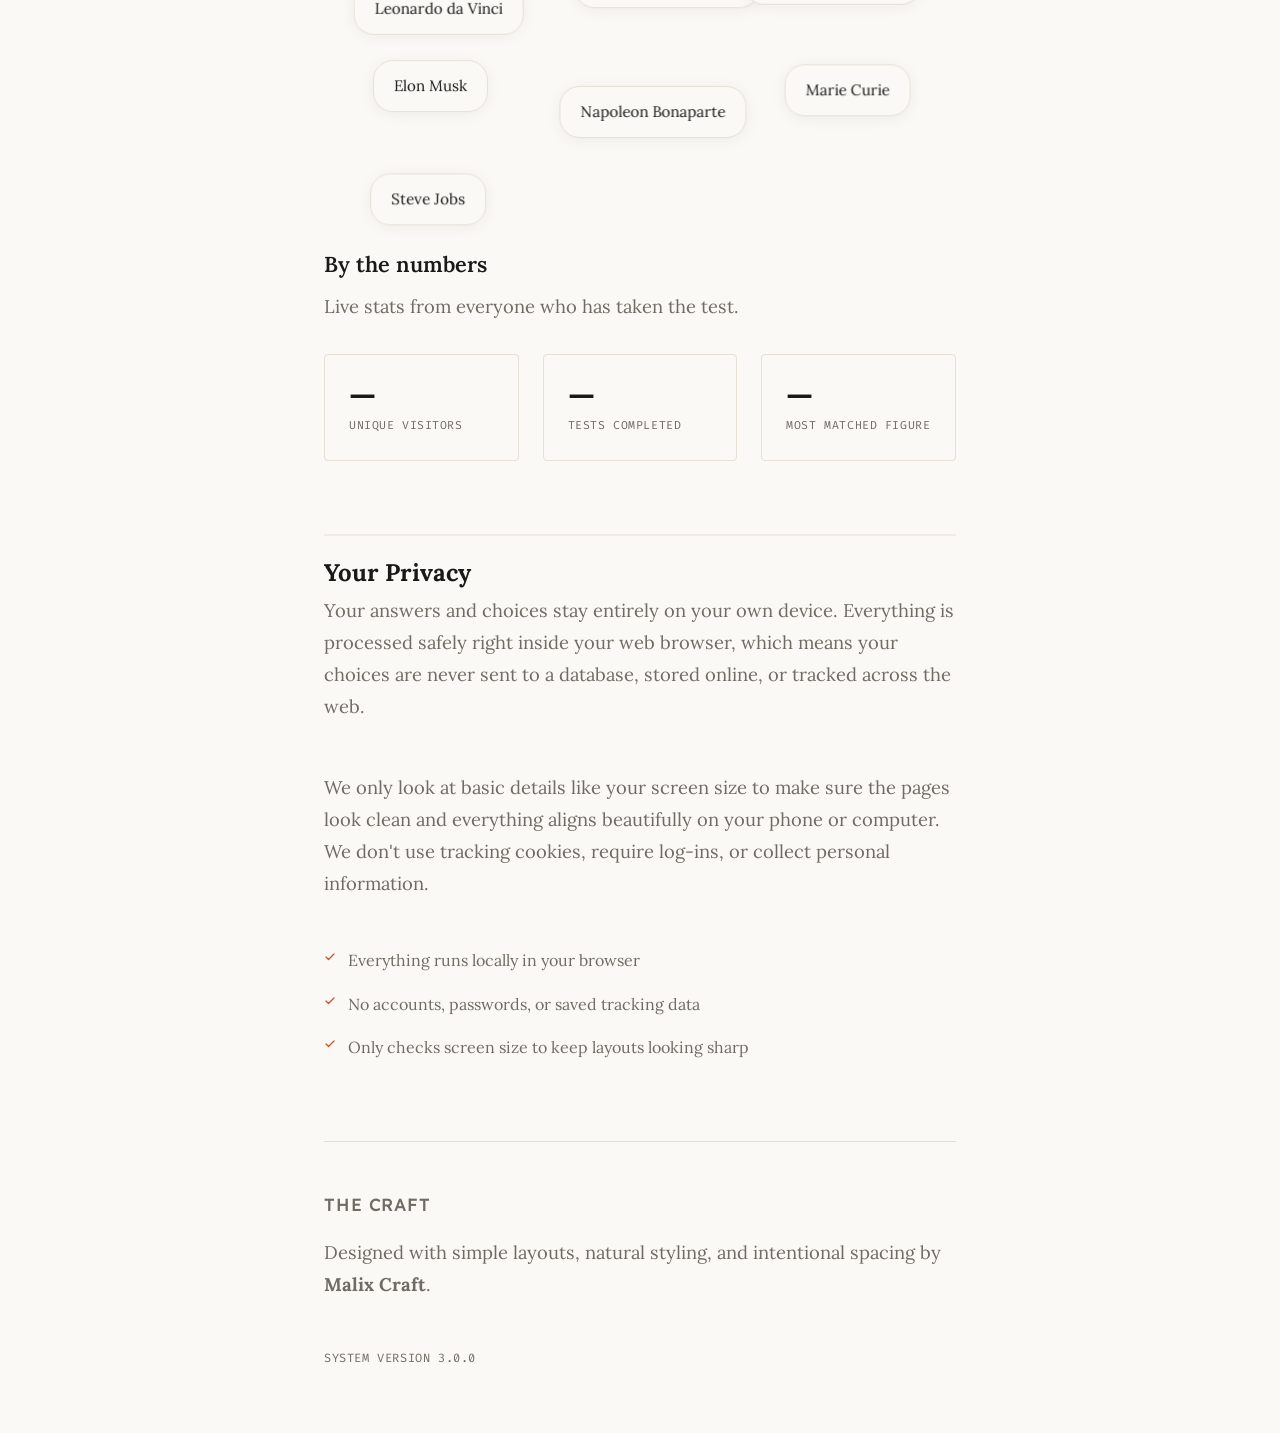
==== commit 82a66910: "sharing images" ====
--- a/about.html
+++ b/about.html
@@ -71,7 +71,8 @@
     gap: 0.4rem;
     padding: 1.5rem;
 /*    background: var(--bg-surface);*/
-/*    border: 1px solid var(--bg-border);*/
+ background: var(--bg-main);
+    border: 1px solid var(--bg-border);
     border-radius: 4px;
   }
   .stat-value {
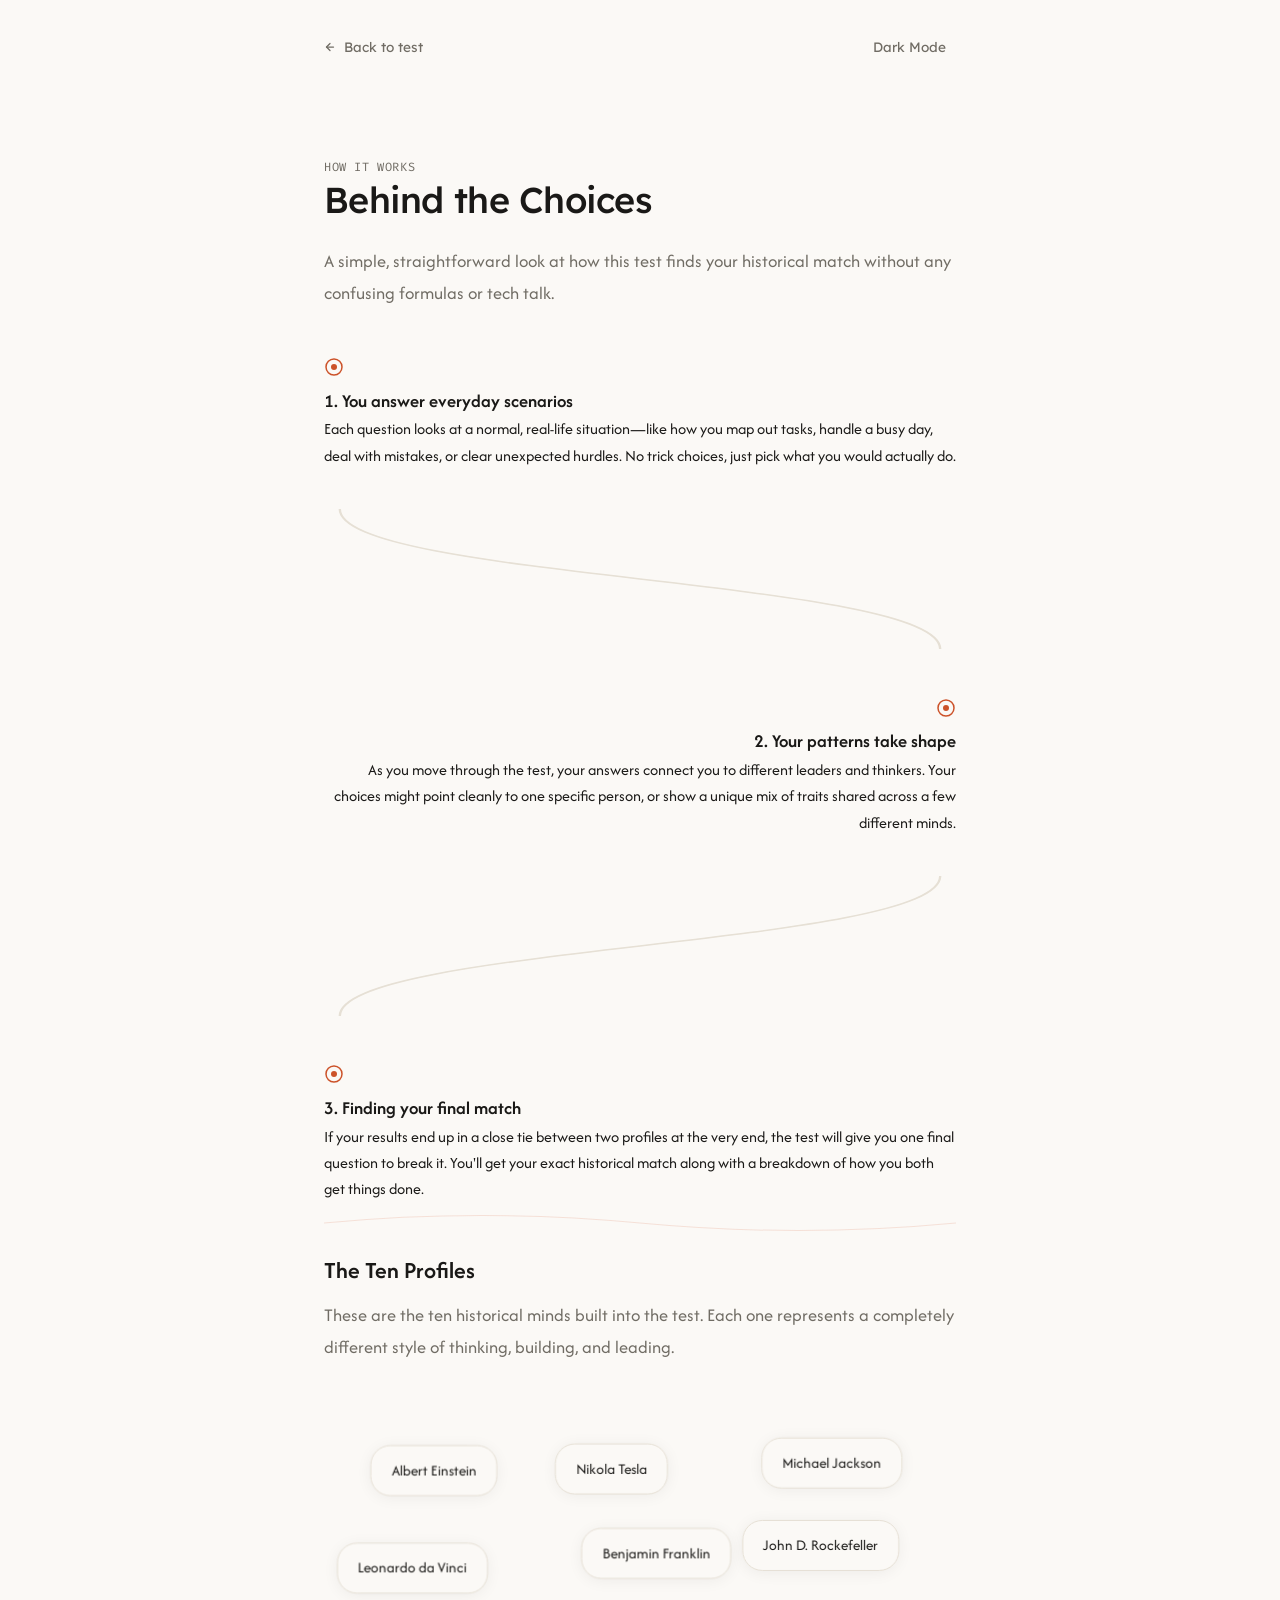
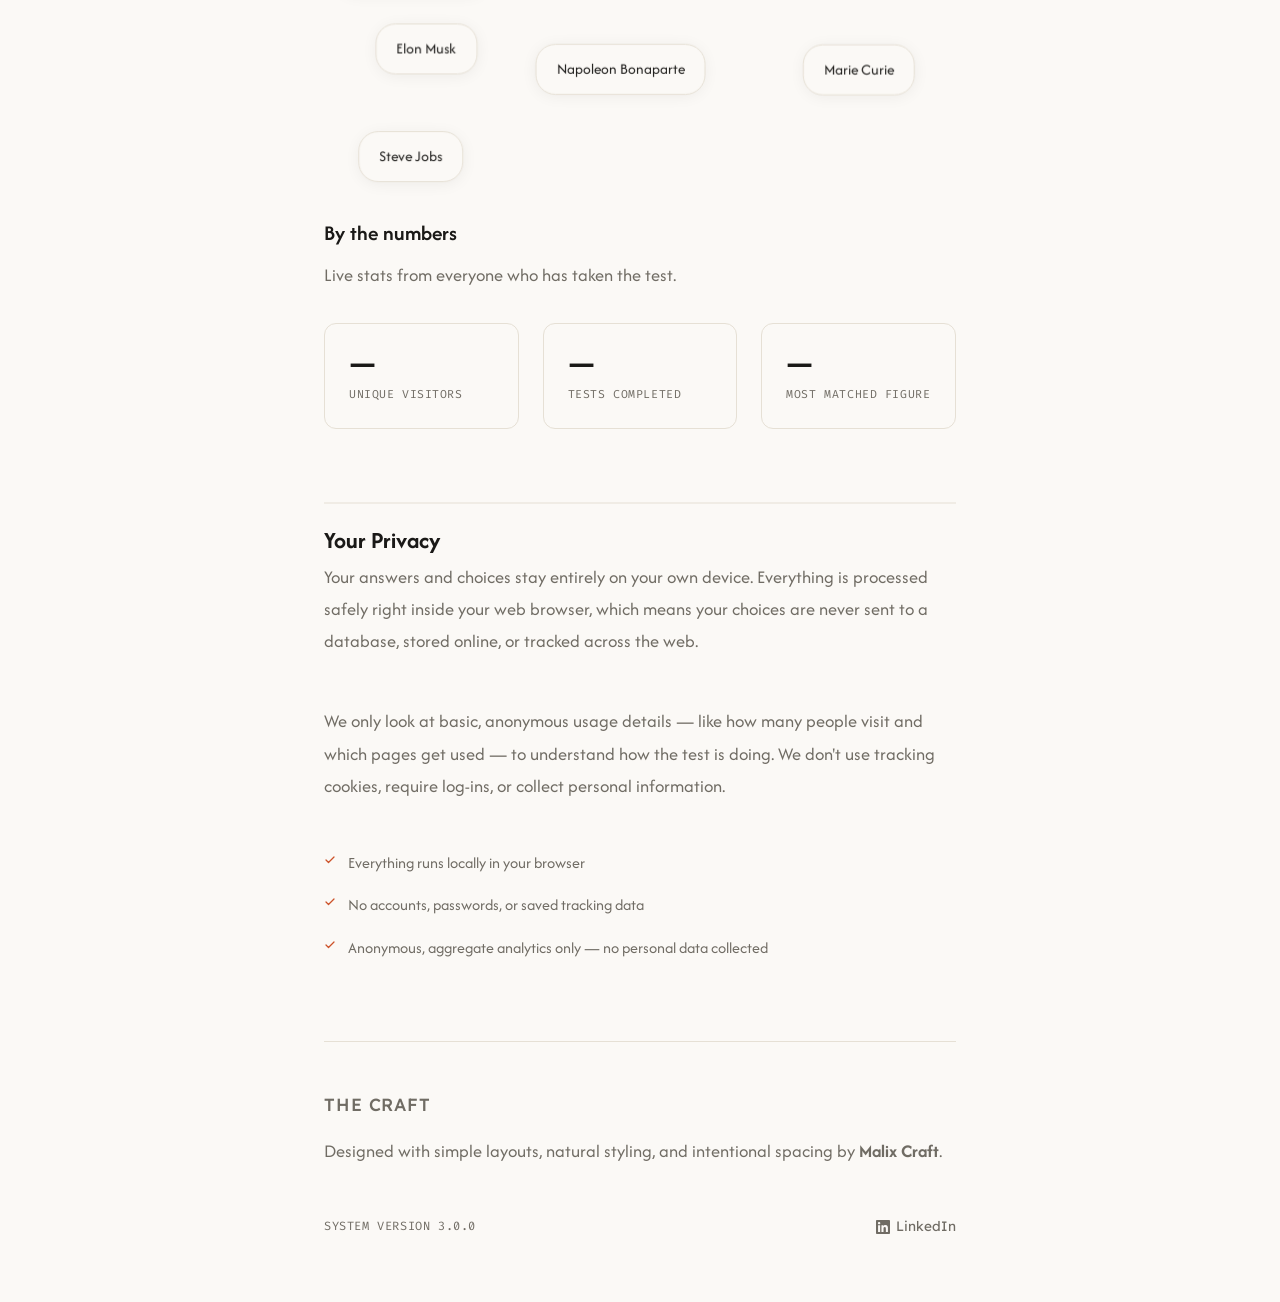
==== commit fbc507d6: "chore: final review" ====
--- a/about.html
+++ b/about.html
@@ -6,16 +6,27 @@
   <title>About | History Match</title>
   <link rel="preconnect" href="https://fonts.googleapis.com">
   <link rel="preconnect" href="https://fonts.gstatic.com" crossorigin>
-  <link href="https://fonts.googleapis.com/css2?family=Fira+Code:wght@400;500&family=Lexend:wght@400;500;600&family=Lora:ital,wght@0,400;0,600;1,400&display=swap" rel="stylesheet">
+  <link href="https://fonts.googleapis.com/css2?family=Fira+Code:wght@400;500&family=Lexend:wght@400;500;600&family=Afacad:ital,wght@0,400;0,600;1,400&display=swap" rel="stylesheet">
   <link rel="stylesheet" href="style.css">
+
+  <!--
+    UMAMI ANALYTICS — not yet configured.
+    1) Add your tracking script tag here, e.g.:
+       <script defer src="https://YOUR-UMAMI-INSTANCE/script.js" data-website-id="YOUR-SITE-ID"></script>
+    2) To show stats on this page, Umami's own API can serve them if you expose an endpoint
+       (self-hosted Umami has a REST API under /api/websites/:id/stats). Point the fetch()
+       call near the bottom of this file at that endpoint once it exists — it's currently
+       stubbed to fail gracefully and just show em-dashes.
+  -->
+
   <style>
     .about-flow,
     .about-figures-section {
-      font-family: 'Lora', Georgia, serif;
+      font-family: 'Afacad', sans-serif;
     }
     .about-flow h3,
     .about-figures-section h2 {
-      font-family: 'Lora', Georgia, serif;
+      font-family: 'Afacad', sans-serif;
       font-weight: 600;
     }
     .flow-connector {
@@ -36,8 +47,8 @@
       padding: 0.75rem 1.25rem;
       background: var(--bg-main);
       border: 1px solid var(--bg-border);
-      border-radius: 20px;
-      font-family: 'Lora', Georgia, serif;
+      border-radius: var(--radius-lg);
+      font-family: 'Afacad', sans-serif;
       font-size: 0.95rem;
       color: var(--ink-main);
       white-space: nowrap;
@@ -51,45 +62,43 @@
       background: var(--accent-dim);
     }
 
-  .about-stats-section {
-    margin-bottom: 4rem;
-  }
-  .about-stats-section h2 {
-    font-family: 'Lora', Georgia, serif;
-    font-weight: 600;
-    font-size: 1.35rem;
-    margin-bottom: 0.5rem;
-  }
-  .stats-grid {
-    display: grid;
-    grid-template-columns: repeat(auto-fit, minmax(140px, 1fr));
-    gap: 1.5rem;
-  }
-  .stat-cell {
-    display: flex;
-    flex-direction: column;
-    gap: 0.4rem;
-    padding: 1.5rem;
-/*    background: var(--bg-surface);*/
- background: var(--bg-main);
-    border: 1px solid var(--bg-border);
-    border-radius: 4px;
-  }
-  .stat-value {
-    font-family: 'Lexend', sans-serif;
-    font-size: 1.9rem;
-    font-weight: 500;
-    color: var(--ink-main);
-    line-height: 1;
-  }
-  .stat-label {
-    font-family: 'Fira Code', monospace;
-    font-size: 0.72rem;
-    color: var(--ink-muted);
-    text-transform: uppercase;
-    letter-spacing: 0.05em;
-  }
-
+    .about-stats-section {
+      margin-bottom: 4rem;
+    }
+    .about-stats-section h2 {
+      font-family: 'Afacad', sans-serif;
+      font-weight: 600;
+      font-size: 1.35rem;
+      margin-bottom: 0.5rem;
+    }
+    .stats-grid {
+      display: grid;
+      grid-template-columns: repeat(auto-fit, minmax(140px, 1fr));
+      gap: 1.5rem;
+    }
+    .stat-cell {
+      display: flex;
+      flex-direction: column;
+      gap: 0.4rem;
+      padding: 1.5rem;
+      background: var(--bg-main);
+      border: 1px solid var(--bg-border);
+      border-radius: var(--radius-md);
+    }
+    .stat-value {
+      font-family: 'Lexend', sans-serif;
+      font-size: 1.9rem;
+      font-weight: 500;
+      color: var(--ink-main);
+      line-height: 1;
+    }
+    .stat-label {
+      font-family: 'Fira Code', monospace;
+      font-size: 0.72rem;
+      color: var(--ink-muted);
+      text-transform: uppercase;
+      letter-spacing: 0.05em;
+    }
   </style>
 </head>
 <body>
@@ -189,7 +198,7 @@
         <div class="floating-profile">Nikola Tesla</div>
         <div class="floating-profile">Michael Jackson</div>
         <div class="floating-profile">Leonardo da Vinci</div>
-        <div class="floating-profile">Alexander the Great</div>
+        <div class="floating-profile">Benjamin Franklin</div>
         <div class="floating-profile">John D. Rockefeller</div>
         <div class="floating-profile">Elon Musk</div>
         <div class="floating-profile">Napoleon Bonaparte</div>
@@ -199,25 +208,25 @@
     </section>
 
 
-<section class="about-stats-section">
-  <h2>By the numbers</h2>
-  <p class="narrative-prose" style="margin-bottom:2rem;">Live stats from everyone who has taken the test.</p>
-
-  <div class="stats-grid">
-    <div class="stat-cell">
-      <span class="stat-value" id="stat-visitors">—</span>
-      <span class="stat-label">Unique visitors</span>
-    </div>
-    <div class="stat-cell">
-      <span class="stat-value" id="stat-completions">—</span>
-      <span class="stat-label">Tests completed</span>
-    </div>
-    <div class="stat-cell">
-      <span class="stat-value" id="stat-figure">—</span>
-      <span class="stat-label">Most matched figure</span>
-    </div>
-  </div>
-</section>
+    <section class="about-stats-section">
+      <h2>By the numbers</h2>
+      <p class="narrative-prose" style="margin-bottom:2rem;">Live stats from everyone who has taken the test.</p>
+
+      <div class="stats-grid">
+        <div class="stat-cell">
+          <span class="stat-value" id="stat-visitors">—</span>
+          <span class="stat-label">Unique visitors</span>
+        </div>
+        <div class="stat-cell">
+          <span class="stat-value" id="stat-completions">—</span>
+          <span class="stat-label">Tests completed</span>
+        </div>
+        <div class="stat-cell">
+          <span class="stat-value" id="stat-figure">—</span>
+          <span class="stat-label">Most matched figure</span>
+        </div>
+      </div>
+    </section>
 
     <section class="about-privacy">
       <div class="privacy-header-line">
@@ -228,7 +237,7 @@
 
       <h2>Your Privacy</h2>
       <p class="narrative-prose">Your answers and choices stay entirely on your own device. Everything is processed safely right inside your web browser, which means your choices are never sent to a database, stored online, or tracked across the web.</p>
-      <p class="narrative-prose">We only look at basic details like your screen size to make sure the pages look clean and everything aligns beautifully on your phone or computer. We don't use tracking cookies, require log-ins, or collect personal information.</p>
+      <p class="narrative-prose">We only look at basic, anonymous usage details — like how many people visit and which pages get used — to understand how the test is doing. We don't use tracking cookies, require log-ins, or collect personal information.</p>
 
       <div class="privacy-list">
         <div class="privacy-row">
@@ -241,7 +250,7 @@
         </div>
         <div class="privacy-row">
           <svg width="12" height="12" viewBox="0 0 24 24" fill="none" stroke="var(--accent)" stroke-width="2.5" stroke-linecap="round" stroke-linejoin="round" aria-hidden="true"><polyline points="20 6 9 17 4 12"/></svg>
-          <span>Only checks screen size to keep layouts looking sharp</span>
+          <span>Anonymous, aggregate analytics only — no personal data collected</span>
         </div>
       </div>
     </section>
@@ -251,6 +260,15 @@
       <p class="narrative-prose">Designed with simple layouts, natural styling, and intentional spacing by <strong>Malix Craft</strong>.</p>
       <div class="about-footer-meta">
         <span class="system-meta">System Version 3.0.0</span>
+        <div class="about-footer-links">
+          <!-- TODO: replace with your actual LinkedIn URL -->
+          <a href="https://www.linkedin.com/in/your-profile-here" class="footer-link" target="_blank" rel="noopener noreferrer">
+            <svg width="14" height="14" viewBox="0 0 24 24" fill="currentColor" aria-hidden="true">
+              <path d="M20.447 20.452h-3.554v-5.569c0-1.328-.027-3.037-1.852-3.037-1.853 0-2.136 1.445-2.136 2.939v5.667H9.351V9h3.414v1.561h.046c.477-.9 1.637-1.85 3.37-1.85 3.601 0 4.267 2.37 4.267 5.455v6.286zM5.337 7.433c-1.144 0-2.063-.926-2.063-2.065 0-1.138.92-2.063 2.063-2.063 1.14 0 2.064.925 2.064 2.063 0 1.139-.925 2.065-2.064 2.065zm1.782 13.019H3.555V9h3.564v11.452zM22.225 0H1.771C.792 0 0 .774 0 1.729v20.542C0 23.227.792 24 1.771 24h20.451C23.2 24 24 23.227 24 22.271V1.729C24 .774 23.2 0 22.222 0h.003z"/>
+            </svg>
+            LinkedIn
+          </a>
+        </div>
       </div>
     </section>
 
@@ -331,7 +349,7 @@
         'tesla': 'Nikola Tesla',
         'jackson': 'Michael Jackson',
         'vinci': 'Leonardo da Vinci',
-        'alexander': 'Alexander the Great',
+        'franklin': 'Benjamin Franklin',
         'rockefeller': 'John D. Rockefeller',
         'musk': 'Elon Musk',
         'napoleon': 'Napoleon Bonaparte',
@@ -339,6 +357,11 @@
         'jobs': 'Steve Jobs'
       };
 
+      // STATS SOURCE — currently stubbed since Supabase has been removed.
+      // Once Umami is set up, point this at your Umami API endpoint
+      // (e.g. GET /api/websites/:websiteId/stats) and map its response
+      // shape onto total_visitors / total_completions / most_common_figure.
+      // Until then this fails gracefully and shows em-dashes.
       fetch('/api/stats')
         .then(response => response.json())
         .then(stats => {
@@ -346,8 +369,7 @@
           document.getElementById('stat-completions').textContent = stats.total_completions?.toLocaleString() || '0';
           document.getElementById('stat-figure').textContent = profileDisplayNames[stats.most_common_figure] || 'None yet';
         })
-        .catch(error => {
-          console.error('Failed to load real-time stats:', error);
+        .catch(() => {
           document.getElementById('stat-visitors').textContent = '—';
           document.getElementById('stat-completions').textContent = '—';
           document.getElementById('stat-figure').textContent = '—';
@@ -356,4 +378,4 @@
   </script>
   <script src="script.js"></script>
 </body>
-</html>+</html>
--- a/style.css
+++ b/style.css
@@ -6,6 +6,10 @@
   --ink-muted:  #706c64;
   --accent:     #cc5229;
   --accent-dim: rgba(204, 82, 41, 0.06);
+
+  --radius-sm: 8px;
+  --radius-md: 12px;
+  --radius-lg: 20px;
 }
 
 :root[data-theme="dark"] {
@@ -23,9 +27,18 @@
 body {
   background-color: var(--bg-main);
   color: var(--ink-main);
-  font-family: 'Lora', Georgia, serif;
+  font-family: 'Afacad', sans-serif;
   -webkit-font-smoothing: antialiased;
-  line-height: 1.7;
+  line-height: 1.65;
+}
+
+@media (prefers-reduced-motion: reduce) {
+  *, *::before, *::after {
+    animation-duration: 0.01ms !important;
+    animation-iteration-count: 1 !important;
+    transition-duration: 0.01ms !important;
+    scroll-behavior: auto !important;
+  }
 }
 
 .system-nav {
@@ -45,6 +58,7 @@
   display: inline-flex;
   align-items: center;
   gap: 0.5rem;
+  transition: color 0.2s ease;
 }
 
 .nav-link:hover {
@@ -58,21 +72,76 @@
   font-size: 0.85rem;
   color: var(--ink-muted);
   cursor: pointer;
+  padding: 0.4rem 0.6rem;
+  border-radius: var(--radius-sm);
+  transition: color 0.2s ease, background 0.2s ease;
 }
 
 .theme-toggle:hover {
   color: var(--ink-main);
+  background: var(--bg-surface);
+}
+
+.theme-toggle:focus-visible,
+.nav-link:focus-visible,
+.action-trigger:focus-visible,
+.text-link-btn:focus-visible,
+.option-row-btn:focus-visible {
+  outline: 2px solid var(--accent);
+  outline-offset: 2px;
 }
 
 .engine-layout {
   max-width: 680px;
   margin: 0 auto;
   padding: 4rem 1.5rem;
-}
-
+  position: relative;
+}
+
+/* ===== Hero constellation (signature element) ===== */
 #intro-screen {
   text-align: left;
   margin-top: 2rem;
+  position: relative;
+}
+
+.hero-constellation {
+  position: absolute;
+  top: -3.5rem;
+  right: -2rem;
+  width: 280px;
+  height: 280px;
+  pointer-events: none;
+  opacity: 0.55;
+  z-index: 0;
+}
+
+@media (max-width: 640px) {
+  .hero-constellation {
+    width: 180px;
+    height: 180px;
+    top: -2rem;
+    right: -1rem;
+    opacity: 0.4;
+  }
+}
+
+.hero-constellation .node {
+  animation: driftNode 8s ease-in-out infinite;
+}
+.hero-constellation .node:nth-child(2) { animation-delay: -1.5s; }
+.hero-constellation .node:nth-child(3) { animation-delay: -3s; }
+.hero-constellation .node:nth-child(4) { animation-delay: -4.5s; }
+.hero-constellation .node:nth-child(5) { animation-delay: -6s; }
+
+@keyframes driftNode {
+  0%, 100% { transform: translate(0, 0); }
+  50% { transform: translate(3px, -5px); }
+}
+
+#intro-screen > *:not(.hero-constellation) {
+  position: relative;
+  z-index: 1;
 }
 
 .intro-deco {
@@ -104,7 +173,7 @@
   font-family: 'Lexend', sans-serif;
   font-size: 0.95rem;
   font-weight: 500;
-  border-radius: 4px;
+  border-radius: var(--radius-sm);
   cursor: pointer;
   display: inline-flex;
   align-items: center;
@@ -117,32 +186,6 @@
   color: var(--bg-main);
 }
 
-/* ── Disclaimer Screen ───────────────────────────────────────────────────── */
-#disclaimer-screen {
-  max-width: 680px;
-  margin: 0 auto;
-  padding: 4rem 1.5rem;
-}
-
-#disclaimer-screen h2 {
-  font-family: 'Lora', Georgia, serif;
-  font-weight: 600;
-  font-size: 1.5rem;
-  line-height: 1.4;
-  color: var(--ink-main);
-  margin-bottom: 1.25rem;
-}
-
-#disclaimer-screen .narrative-prose {
-  margin-bottom: 1rem;
-}
-
-#disclaimer-screen .narrative-prose:last-of-type {
-  margin-bottom: 2.5rem;
-}
-
-
-
 .quiz-metadata-row {
   display: flex;
   justify-content: space-between;
@@ -171,6 +214,8 @@
   font-size: 0.85rem;
   color: var(--ink-muted);
   cursor: pointer;
+  border-radius: var(--radius-sm);
+  padding: 0.25rem 0.4rem;
 }
 
 .text-link-btn:disabled {
@@ -184,9 +229,11 @@
 
 .minimal-progress-track {
   width: 100%;
-  height: 2px;
+  height: 3px;
   background: var(--bg-border);
   margin-bottom: 3.5rem;
+  border-radius: 999px;
+  overflow: hidden;
 }
 
 .minimal-progress-fill {
@@ -194,27 +241,28 @@
   width: 0%;
   background: var(--accent);
   transition: width 0.3s ease;
+  border-radius: 999px;
 }
 
 .quiz-question-heading {
-  font-family: 'Lora', serif;
-  font-weight: 400;
-  font-size: 1.5rem;
-  line-height: 1.5;
+  font-family: 'Afacad', sans-serif;
+  font-weight: 500;
+  font-size: 1.55rem;
+  line-height: 1.45;
   margin-bottom: 2.5rem;
 }
 
 .flat-options-list {
   display: flex;
   flex-direction: column;
-  gap: 1rem;
+  gap: 0.85rem;
 }
 
 .option-row-btn {
   background: var(--bg-main);
   border: 1px solid var(--bg-border);
-  border-radius: 4px;
-  padding: 1.25rem 1.5rem;
+  border-radius: var(--radius-md);
+  padding: 1.15rem 1.4rem;
   font-family: 'Lexend', sans-serif;
   font-size: 1rem;
   color: var(--ink-main);
@@ -246,7 +294,7 @@
   color: var(--accent);
   background: var(--bg-surface);
   padding: 1.5rem;
-  border-radius: 4px;
+  border-radius: var(--radius-md);
   border: 1px solid var(--bg-border);
   line-height: 1.6;
   white-space: pre-wrap;
@@ -309,7 +357,7 @@
 }
 
 .profile-subtitle {
-  font-family: 'Lora', serif;
+  font-family: 'Afacad', sans-serif;
   font-style: italic;
   font-size: 1.1rem;
   color: var(--ink-muted);
@@ -353,7 +401,7 @@
   background: var(--bg-surface);
   border-left: 2px solid var(--accent);
   padding: 2rem;
-  border-radius: 0 4px 4px 0;
+  border-radius: 0 var(--radius-md) var(--radius-md) 0;
   font-size: 1.05rem;
   margin-bottom: 3rem;
 }
@@ -370,7 +418,7 @@
   padding: 0.35rem 0.65rem;
   background: var(--bg-surface);
   border: 1px solid var(--bg-border);
-  border-radius: 3px;
+  border-radius: 999px;
   color: var(--ink-muted);
 }
 
@@ -380,23 +428,6 @@
   background: var(--accent-dim);
 }
 
-.about-layout {
-  max-width: 600px;
-  margin: 0 auto;
-  padding: 3rem 1.5rem 6rem 1.5rem;
-}
-
-.about-section {
-  margin-bottom: 4rem;
-}
-
-.about-section h2 {
-  font-family: 'Lexend', sans-serif;
-  font-weight: 500;
-  font-size: 1.35rem;
-  margin-bottom: 1rem;
-}
-
 .privacy-list {
   display: flex;
   flex-direction: column;
@@ -431,4 +462,35 @@
   letter-spacing: 0.05em;
   color: var(--ink-muted);
   margin-bottom: 1rem;
-}+}
+
+/* ===== About-page footer: studio credit + links ===== */
+.about-footer-meta {
+  display: flex;
+  flex-wrap: wrap;
+  align-items: center;
+  justify-content: space-between;
+  gap: 1rem;
+  margin-top: 1.5rem;
+}
+
+.about-footer-links {
+  display: flex;
+  align-items: center;
+  gap: 1.25rem;
+}
+
+.footer-link {
+  font-family: 'Lexend', sans-serif;
+  font-size: 0.85rem;
+  color: var(--ink-muted);
+  text-decoration: none;
+  display: inline-flex;
+  align-items: center;
+  gap: 0.4rem;
+  transition: color 0.2s ease;
+}
+
+.footer-link:hover {
+  color: var(--accent);
+}
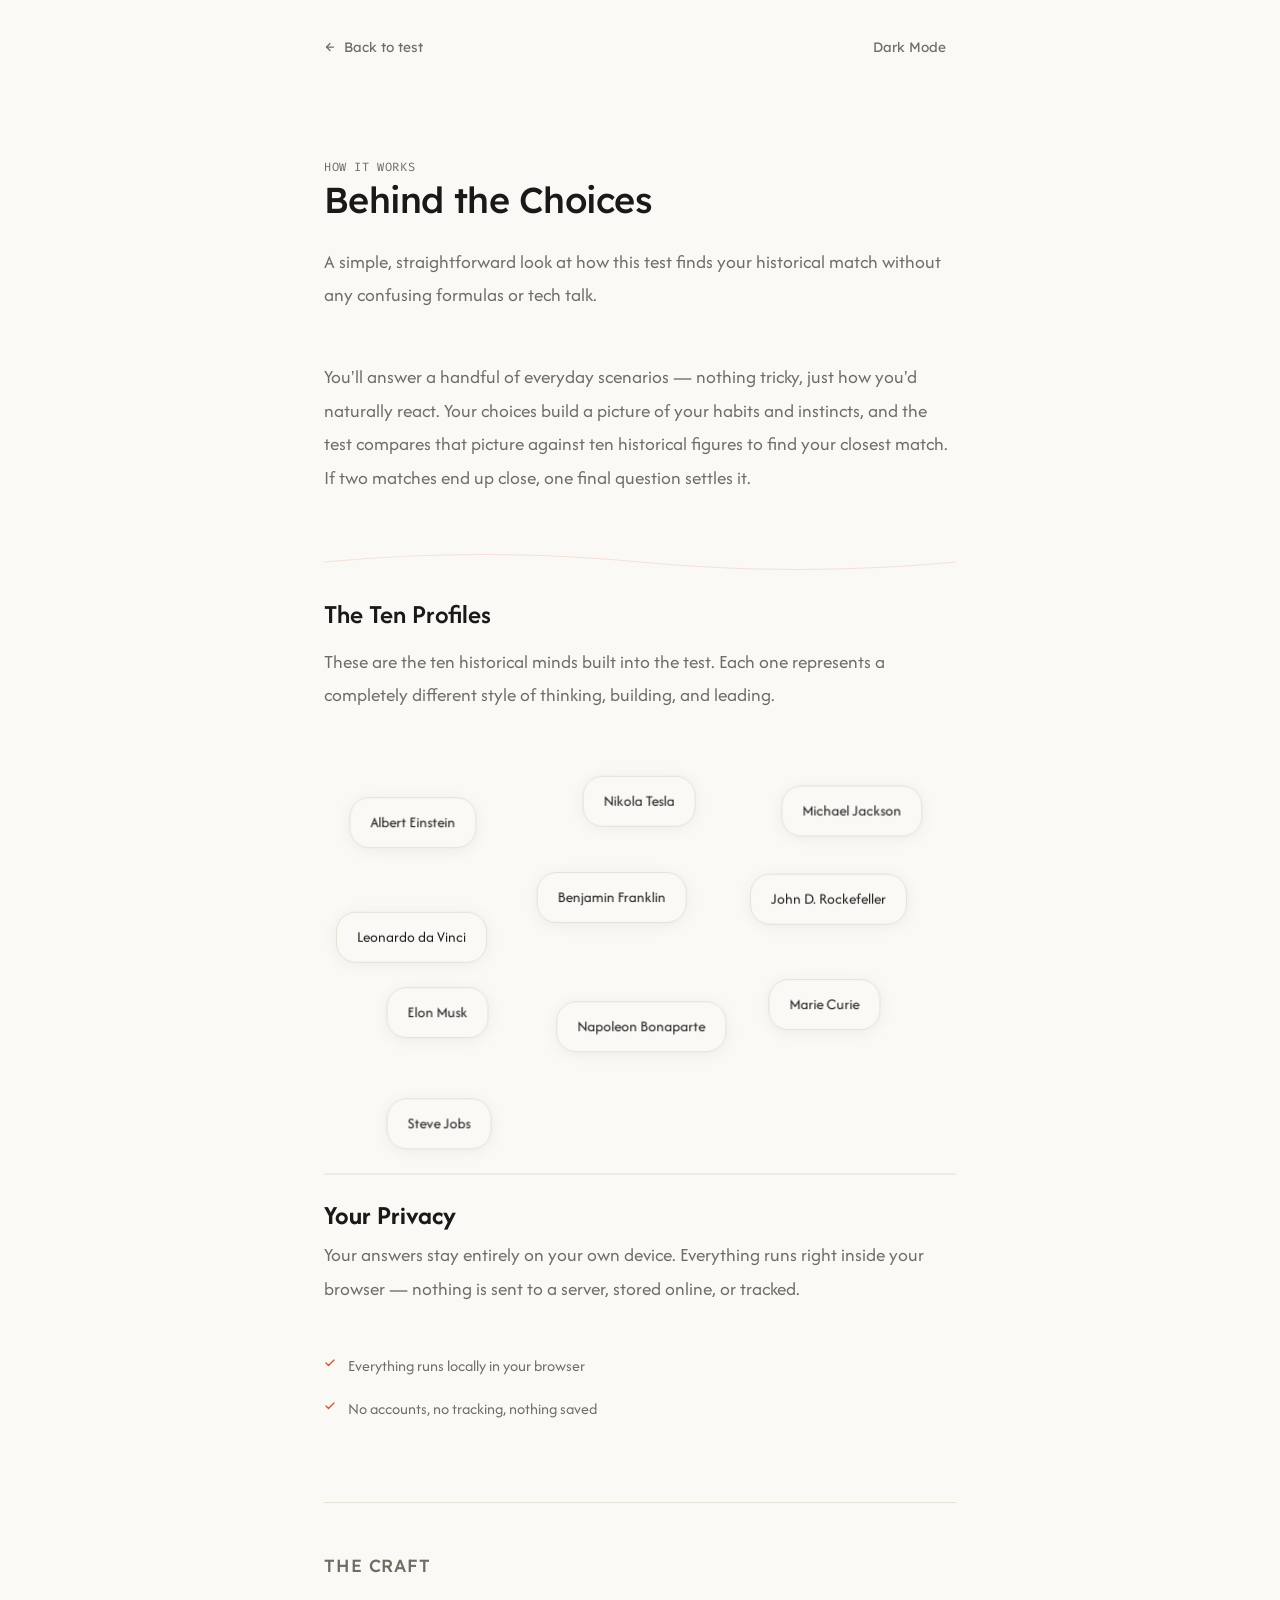
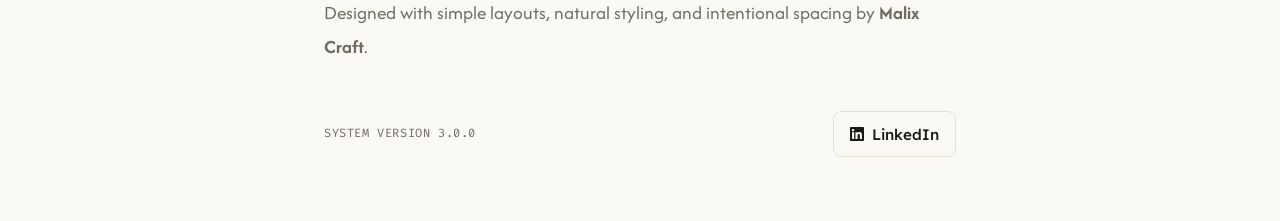
==== commit 7014e34c: "chore: final review" ====
--- a/about.html
+++ b/about.html
@@ -9,28 +9,13 @@
   <link href="https://fonts.googleapis.com/css2?family=Fira+Code:wght@400;500&family=Lexend:wght@400;500;600&family=Afacad:ital,wght@0,400;0,600;1,400&display=swap" rel="stylesheet">
   <link rel="stylesheet" href="style.css">
 
-  <!--
-    UMAMI ANALYTICS — not yet configured.
-    1) Add your tracking script tag here, e.g.:
-       <script defer src="https://YOUR-UMAMI-INSTANCE/script.js" data-website-id="YOUR-SITE-ID"></script>
-    2) To show stats on this page, Umami's own API can serve them if you expose an endpoint
-       (self-hosted Umami has a REST API under /api/websites/:id/stats). Point the fetch()
-       call near the bottom of this file at that endpoint once it exists — it's currently
-       stubbed to fail gracefully and just show em-dashes.
-  -->
-
   <style>
-    .about-flow,
     .about-figures-section {
       font-family: 'Afacad', sans-serif;
     }
-    .about-flow h3,
     .about-figures-section h2 {
       font-family: 'Afacad', sans-serif;
       font-weight: 600;
-    }
-    .flow-connector {
-      padding: 2.5rem 0;
     }
     .floating-zone {
       position: relative;
@@ -61,44 +46,6 @@
       border-color: var(--accent);
       background: var(--accent-dim);
     }
-
-    .about-stats-section {
-      margin-bottom: 4rem;
-    }
-    .about-stats-section h2 {
-      font-family: 'Afacad', sans-serif;
-      font-weight: 600;
-      font-size: 1.35rem;
-      margin-bottom: 0.5rem;
-    }
-    .stats-grid {
-      display: grid;
-      grid-template-columns: repeat(auto-fit, minmax(140px, 1fr));
-      gap: 1.5rem;
-    }
-    .stat-cell {
-      display: flex;
-      flex-direction: column;
-      gap: 0.4rem;
-      padding: 1.5rem;
-      background: var(--bg-main);
-      border: 1px solid var(--bg-border);
-      border-radius: var(--radius-md);
-    }
-    .stat-value {
-      font-family: 'Lexend', sans-serif;
-      font-size: 1.9rem;
-      font-weight: 500;
-      color: var(--ink-main);
-      line-height: 1;
-    }
-    .stat-label {
-      font-family: 'Fira Code', monospace;
-      font-size: 0.72rem;
-      color: var(--ink-muted);
-      text-transform: uppercase;
-      letter-spacing: 0.05em;
-    }
   </style>
 </head>
 <body>
@@ -129,58 +76,7 @@
     </section>
 
     <section class="about-flow">
-
-      <div class="flow-step">
-        <div class="flow-marker">
-          <svg width="20" height="20" viewBox="0 0 20 20" fill="none" aria-hidden="true">
-            <circle cx="10" cy="10" r="8" stroke="var(--accent)" stroke-width="1.5"/>
-            <circle cx="10" cy="10" r="3" fill="var(--accent)"/>
-          </svg>
-        </div>
-        <div class="flow-text">
-          <h3>1. You answer everyday scenarios</h3>
-          <p>Each question looks at a normal, real-life situation—like how you map out tasks, handle a busy day, deal with mistakes, or clear unexpected hurdles. No trick choices, just pick what you would actually do.</p>
-        </div>
-      </div>
-
-      <div class="flow-connector" aria-hidden="true">
-        <svg width="100%" height="140" viewBox="0 0 400 140" preserveAspectRatio="none" fill="none">
-          <path d="M 10 0 C 10 70, 390 70, 390 140" stroke="var(--bg-border)" stroke-width="1.5" stroke-linecap="round"/>
-        </svg>
-      </div>
-
-      <div class="flow-step" style="flex-direction: row-reverse; text-align: right;">
-        <div class="flow-marker">
-          <svg width="20" height="20" viewBox="0 0 20 20" fill="none" aria-hidden="true">
-            <circle cx="10" cy="10" r="8" stroke="var(--accent)" stroke-width="1.5"/>
-            <circle cx="10" cy="10" r="3" fill="var(--accent)"/>
-          </svg>
-        </div>
-        <div class="flow-text">
-          <h3>2. Your patterns take shape</h3>
-          <p>As you move through the test, your answers connect you to different leaders and thinkers. Your choices might point cleanly to one specific person, or show a unique mix of traits shared across a few different minds.</p>
-        </div>
-      </div>
-
-      <div class="flow-connector" aria-hidden="true">
-        <svg width="100%" height="140" viewBox="0 0 400 140" preserveAspectRatio="none" fill="none">
-          <path d="M 390 0 C 390 70, 10 70, 10 140" stroke="var(--bg-border)" stroke-width="1.5" stroke-linecap="round"/>
-        </svg>
-      </div>
-
-      <div class="flow-step">
-        <div class="flow-marker">
-          <svg width="20" height="20" viewBox="0 0 20 20" fill="none" aria-hidden="true">
-            <circle cx="10" cy="10" r="8" stroke="var(--accent)" stroke-width="1.5"/>
-            <circle cx="10" cy="10" r="3" fill="var(--accent)"/>
-          </svg>
-        </div>
-        <div class="flow-text">
-          <h3>3. Finding your final match</h3>
-          <p>If your results end up in a close tie between two profiles at the very end, the test will give you one final question to break it. You'll get your exact historical match along with a breakdown of how you both get things done.</p>
-        </div>
-      </div>
-
+      <p class="narrative-prose">You'll answer a handful of everyday scenarios — nothing tricky, just how you'd naturally react. Your choices build a picture of your habits and instincts, and the test compares that picture against ten historical figures to find your closest match. If two matches end up close, one final question settles it.</p>
     </section>
 
     <section class="about-figures-section">
@@ -208,26 +104,6 @@
     </section>
 
 
-    <section class="about-stats-section">
-      <h2>By the numbers</h2>
-      <p class="narrative-prose" style="margin-bottom:2rem;">Live stats from everyone who has taken the test.</p>
-
-      <div class="stats-grid">
-        <div class="stat-cell">
-          <span class="stat-value" id="stat-visitors">—</span>
-          <span class="stat-label">Unique visitors</span>
-        </div>
-        <div class="stat-cell">
-          <span class="stat-value" id="stat-completions">—</span>
-          <span class="stat-label">Tests completed</span>
-        </div>
-        <div class="stat-cell">
-          <span class="stat-value" id="stat-figure">—</span>
-          <span class="stat-label">Most matched figure</span>
-        </div>
-      </div>
-    </section>
-
     <section class="about-privacy">
       <div class="privacy-header-line">
         <svg width="100%" height="20" viewBox="0 0 600 20" preserveAspectRatio="none" fill="none" aria-hidden="true">
@@ -236,8 +112,7 @@
       </div>
 
       <h2>Your Privacy</h2>
-      <p class="narrative-prose">Your answers and choices stay entirely on your own device. Everything is processed safely right inside your web browser, which means your choices are never sent to a database, stored online, or tracked across the web.</p>
-      <p class="narrative-prose">We only look at basic, anonymous usage details — like how many people visit and which pages get used — to understand how the test is doing. We don't use tracking cookies, require log-ins, or collect personal information.</p>
+      <p class="narrative-prose">Your answers stay entirely on your own device. Everything runs right inside your browser — nothing is sent to a server, stored online, or tracked.</p>
 
       <div class="privacy-list">
         <div class="privacy-row">
@@ -246,11 +121,7 @@
         </div>
         <div class="privacy-row">
           <svg width="12" height="12" viewBox="0 0 24 24" fill="none" stroke="var(--accent)" stroke-width="2.5" stroke-linecap="round" stroke-linejoin="round" aria-hidden="true"><polyline points="20 6 9 17 4 12"/></svg>
-          <span>No accounts, passwords, or saved tracking data</span>
-        </div>
-        <div class="privacy-row">
-          <svg width="12" height="12" viewBox="0 0 24 24" fill="none" stroke="var(--accent)" stroke-width="2.5" stroke-linecap="round" stroke-linejoin="round" aria-hidden="true"><polyline points="20 6 9 17 4 12"/></svg>
-          <span>Anonymous, aggregate analytics only — no personal data collected</span>
+          <span>No accounts, no tracking, nothing saved</span>
         </div>
       </div>
     </section>
@@ -261,8 +132,7 @@
       <div class="about-footer-meta">
         <span class="system-meta">System Version 3.0.0</span>
         <div class="about-footer-links">
-          <!-- TODO: replace with your actual LinkedIn URL -->
-          <a href="https://www.linkedin.com/in/your-profile-here" class="footer-link" target="_blank" rel="noopener noreferrer">
+          <a href="https://www.linkedin.com/in/usmalik-alexander-649a10413" class="footer-link" target="_blank" rel="noopener noreferrer">
             <svg width="14" height="14" viewBox="0 0 24 24" fill="currentColor" aria-hidden="true">
               <path d="M20.447 20.452h-3.554v-5.569c0-1.328-.027-3.037-1.852-3.037-1.853 0-2.136 1.445-2.136 2.939v5.667H9.351V9h3.414v1.561h.046c.477-.9 1.637-1.85 3.37-1.85 3.601 0 4.267 2.37 4.267 5.455v6.286zM5.337 7.433c-1.144 0-2.063-.926-2.063-2.065 0-1.138.92-2.063 2.063-2.063 1.14 0 2.064.925 2.064 2.063 0 1.139-.925 2.065-2.064 2.065zm1.782 13.019H3.555V9h3.564v11.452zM22.225 0H1.771C.792 0 0 .774 0 1.729v20.542C0 23.227.792 24 1.771 24h20.451C23.2 24 24 23.227 24 22.271V1.729C24 .774 23.2 0 22.222 0h.003z"/>
             </svg>
@@ -343,37 +213,6 @@
       }
 
       requestAnimationFrame(tick);
-
-      const profileDisplayNames = {
-        'einstein': 'Albert Einstein',
-        'tesla': 'Nikola Tesla',
-        'jackson': 'Michael Jackson',
-        'vinci': 'Leonardo da Vinci',
-        'franklin': 'Benjamin Franklin',
-        'rockefeller': 'John D. Rockefeller',
-        'musk': 'Elon Musk',
-        'napoleon': 'Napoleon Bonaparte',
-        'curie': 'Marie Curie',
-        'jobs': 'Steve Jobs'
-      };
-
-      // STATS SOURCE — currently stubbed since Supabase has been removed.
-      // Once Umami is set up, point this at your Umami API endpoint
-      // (e.g. GET /api/websites/:websiteId/stats) and map its response
-      // shape onto total_visitors / total_completions / most_common_figure.
-      // Until then this fails gracefully and shows em-dashes.
-      fetch('/api/stats')
-        .then(response => response.json())
-        .then(stats => {
-          document.getElementById('stat-visitors').textContent = stats.total_visitors?.toLocaleString() || '0';
-          document.getElementById('stat-completions').textContent = stats.total_completions?.toLocaleString() || '0';
-          document.getElementById('stat-figure').textContent = profileDisplayNames[stats.most_common_figure] || 'None yet';
-        })
-        .catch(() => {
-          document.getElementById('stat-visitors').textContent = '—';
-          document.getElementById('stat-completions').textContent = '—';
-          document.getElementById('stat-figure').textContent = '—';
-        });
     });
   </script>
   <script src="script.js"></script>
--- a/style.css
+++ b/style.css
@@ -28,6 +28,7 @@
   background-color: var(--bg-main);
   color: var(--ink-main);
   font-family: 'Afacad', sans-serif;
+  font-size: 18px;
   -webkit-font-smoothing: antialiased;
   line-height: 1.65;
 }
@@ -127,16 +128,36 @@
 }
 
 .hero-constellation .node {
-  animation: driftNode 8s ease-in-out infinite;
-}
-.hero-constellation .node:nth-child(2) { animation-delay: -1.5s; }
-.hero-constellation .node:nth-child(3) { animation-delay: -3s; }
-.hero-constellation .node:nth-child(4) { animation-delay: -4.5s; }
-.hero-constellation .node:nth-child(5) { animation-delay: -6s; }
-
-@keyframes driftNode {
-  0%, 100% { transform: translate(0, 0); }
-  50% { transform: translate(3px, -5px); }
+  animation: snapIn 0.7s cubic-bezier(0.34, 1.56, 0.64, 1) backwards;
+  transform-origin: center;
+  transform-box: fill-box;
+}
+.hero-constellation .node:nth-child(1) { animation-delay: 0.05s; }
+.hero-constellation .node:nth-child(2) { animation-delay: 0.15s; }
+.hero-constellation .node:nth-child(3) { animation-delay: 0.25s; }
+.hero-constellation .node:nth-child(4) { animation-delay: 0.35s; }
+.hero-constellation .node:nth-child(5) { animation-delay: 0.45s; }
+
+.hero-constellation .edge {
+  stroke-dasharray: 120;
+  stroke-dashoffset: 120;
+  animation: drawEdge 0.5s ease-out forwards;
+}
+.hero-constellation .edge:nth-of-type(1) { animation-delay: 0.1s; }
+.hero-constellation .edge:nth-of-type(2) { animation-delay: 0.2s; }
+.hero-constellation .edge:nth-of-type(3) { animation-delay: 0.2s; }
+.hero-constellation .edge:nth-of-type(4) { animation-delay: 0.3s; }
+.hero-constellation .edge:nth-of-type(5) { animation-delay: 0.4s; }
+.hero-constellation .edge:nth-of-type(6) { animation-delay: 0.45s; }
+
+@keyframes snapIn {
+  0%   { opacity: 0; transform: scale(0); }
+  60%  { opacity: 1; transform: scale(1.25); }
+  100% { opacity: 1; transform: scale(1); }
+}
+
+@keyframes drawEdge {
+  to { stroke-dashoffset: 0; }
 }
 
 #intro-screen > *:not(.hero-constellation) {
@@ -159,7 +180,7 @@
 }
 
 .narrative-prose {
-  font-size: 1.15rem;
+  font-size: 1.2rem;
   color: var(--ink-muted);
   line-height: 1.75;
   margin-bottom: 3rem;
@@ -482,15 +503,21 @@
 
 .footer-link {
   font-family: 'Lexend', sans-serif;
-  font-size: 0.85rem;
-  color: var(--ink-muted);
+  font-size: 0.95rem;
+  font-weight: 500;
+  color: var(--ink-main);
   text-decoration: none;
   display: inline-flex;
   align-items: center;
-  gap: 0.4rem;
-  transition: color 0.2s ease;
+  gap: 0.5rem;
+  padding: 0.6rem 1rem;
+  border: 1px solid var(--bg-border);
+  border-radius: var(--radius-sm);
+  transition: all 0.2s ease;
 }
 
 .footer-link:hover {
-  color: var(--accent);
-}
+  color: var(--bg-main);
+  background: var(--accent);
+  border-color: var(--accent);
+}
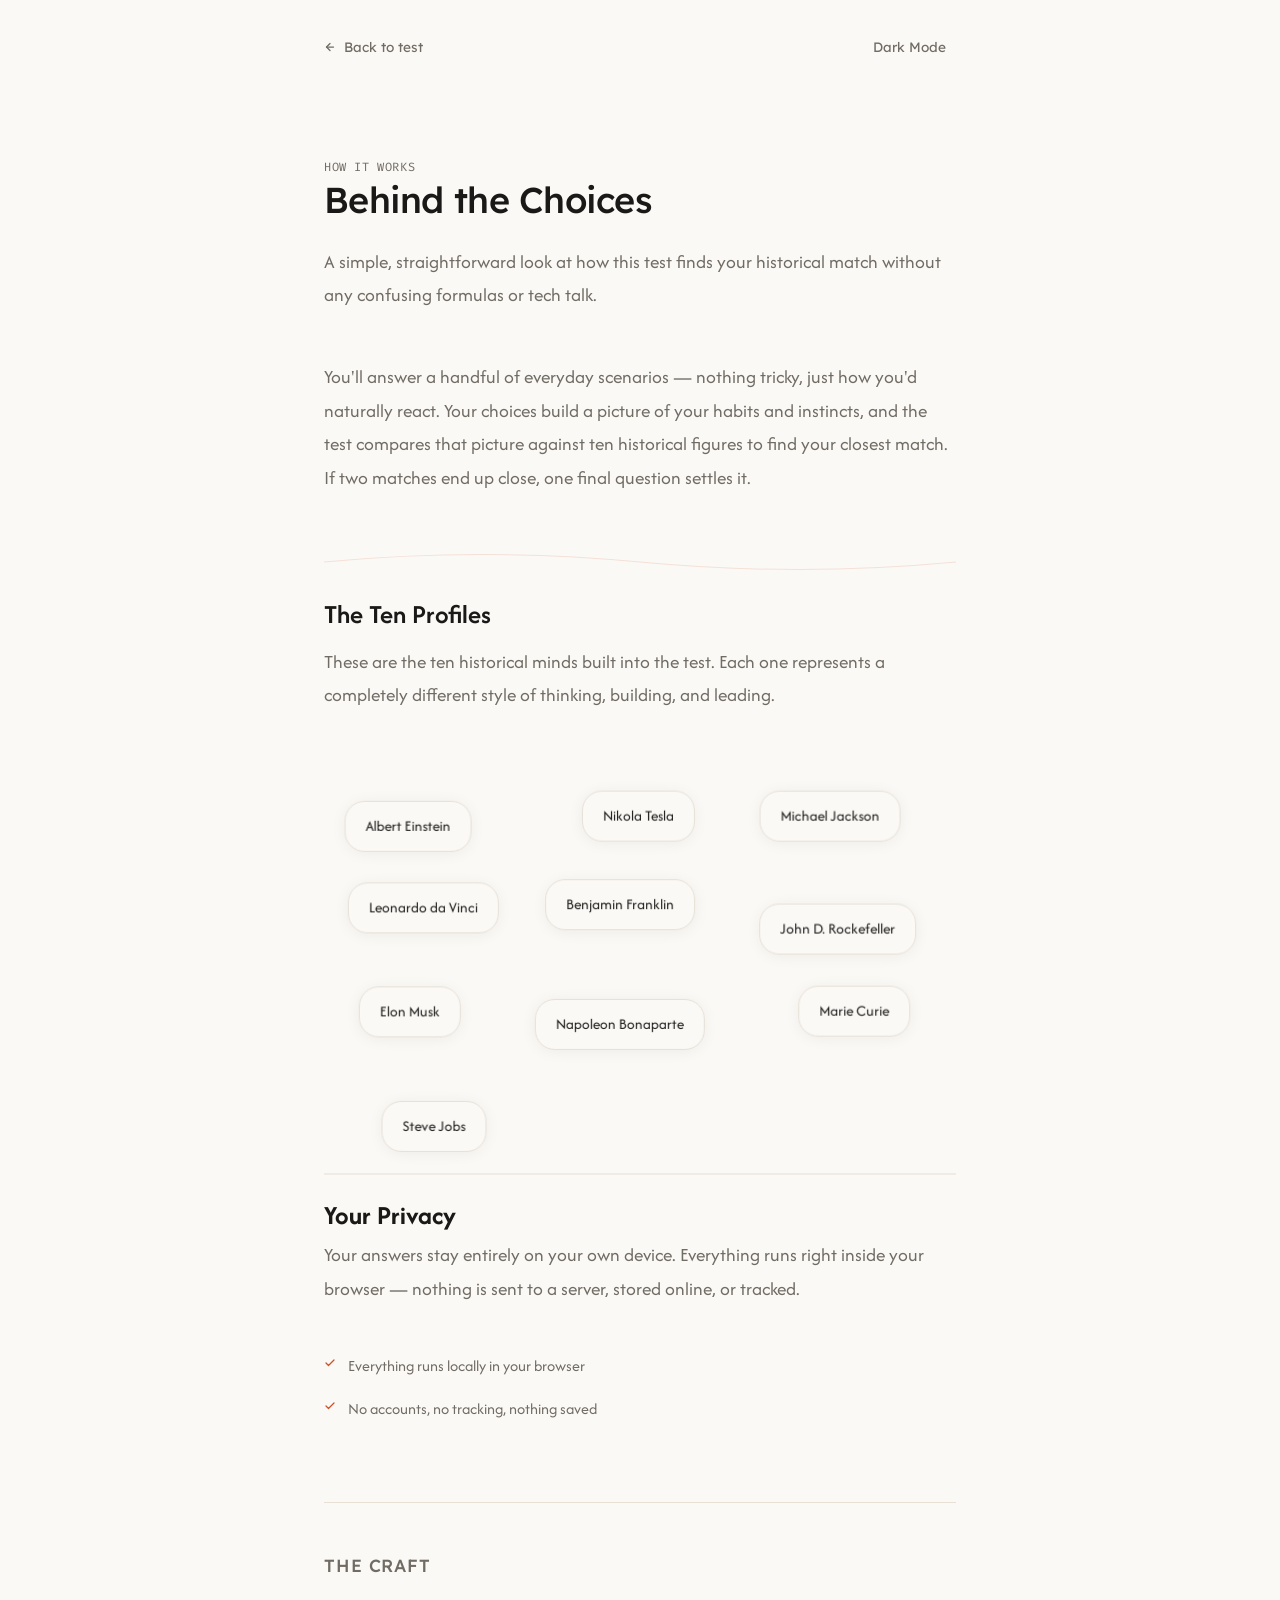
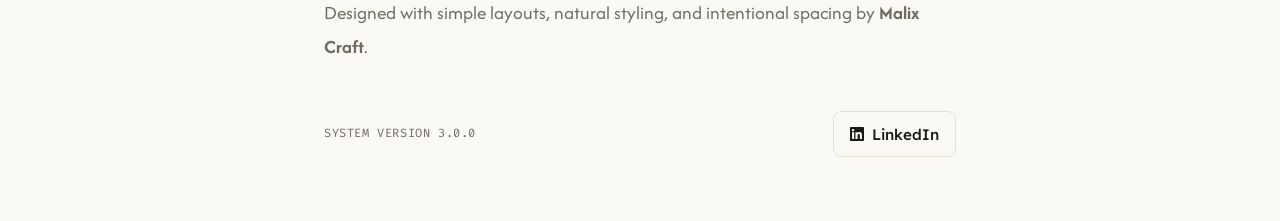
==== commit 13766f8c: "chore: format doc" ====
--- a/about.html
+++ b/about.html
@@ -1,22 +1,27 @@
 <!DOCTYPE html>
 <html lang="en">
+
 <head>
   <meta charset="UTF-8">
   <meta name="viewport" content="width=device-width, initial-scale=1.0">
   <title>About | History Match</title>
   <link rel="preconnect" href="https://fonts.googleapis.com">
   <link rel="preconnect" href="https://fonts.gstatic.com" crossorigin>
-  <link href="https://fonts.googleapis.com/css2?family=Fira+Code:wght@400;500&family=Lexend:wght@400;500;600&family=Afacad:ital,wght@0,400;0,600;1,400&display=swap" rel="stylesheet">
+  <link
+    href="https://fonts.googleapis.com/css2?family=Fira+Code:wght@400;500&family=Lexend:wght@400;500;600&family=Afacad:ital,wght@0,400;0,600;1,400&display=swap"
+    rel="stylesheet">
   <link rel="stylesheet" href="style.css">
 
   <style>
     .about-figures-section {
       font-family: 'Afacad', sans-serif;
     }
+
     .about-figures-section h2 {
       font-family: 'Afacad', sans-serif;
       font-weight: 600;
     }
+
     .floating-zone {
       position: relative;
       width: 100%;
@@ -27,6 +32,7 @@
       overflow: visible;
       cursor: default;
     }
+
     .floating-profile {
       position: absolute;
       padding: 0.75rem 1.25rem;
@@ -38,19 +44,21 @@
       color: var(--ink-main);
       white-space: nowrap;
       user-select: none;
-      box-shadow: 0 2px 16px rgba(0,0,0,0.06);
+      box-shadow: 0 2px 16px rgba(0, 0, 0, 0.06);
       will-change: transform;
       transition: background-color 0.2s ease, border-color 0.2s ease;
     }
+
     .floating-profile:hover {
       border-color: var(--accent);
       background: var(--accent-dim);
     }
   </style>
 </head>
+
 <body>
   <script>
-    (function() {
+    (function () {
       const saved = localStorage.getItem("theme") || "light";
       document.documentElement.setAttribute("data-theme", saved);
     })();
@@ -58,9 +66,10 @@
 
   <nav class="system-nav">
     <a href="index.html" class="nav-link">
-      <svg width="12" height="12" viewBox="0 0 24 24" fill="none" stroke="currentColor" stroke-width="2.5" stroke-linecap="round" stroke-linejoin="round" aria-hidden="true">
-        <line x1="19" y1="12" x2="5" y2="12"/>
-        <polyline points="12 19 5 12 12 5"/>
+      <svg width="12" height="12" viewBox="0 0 24 24" fill="none" stroke="currentColor" stroke-width="2.5"
+        stroke-linecap="round" stroke-linejoin="round" aria-hidden="true">
+        <line x1="19" y1="12" x2="5" y2="12" />
+        <polyline points="12 19 5 12 12 5" />
       </svg>
       Back to test
     </a>
@@ -72,22 +81,27 @@
     <section class="about-hero">
       <div class="system-meta">How it works</div>
       <h1>Behind the Choices</h1>
-      <p class="narrative-prose">A simple, straightforward look at how this test finds your historical match without any confusing formulas or tech talk.</p>
+      <p class="narrative-prose">A simple, straightforward look at how this test finds your historical match without any
+        confusing formulas or tech talk.</p>
     </section>
 
     <section class="about-flow">
-      <p class="narrative-prose">You'll answer a handful of everyday scenarios — nothing tricky, just how you'd naturally react. Your choices build a picture of your habits and instincts, and the test compares that picture against ten historical figures to find your closest match. If two matches end up close, one final question settles it.</p>
+      <p class="narrative-prose">You'll answer a handful of everyday scenarios — nothing tricky, just how you'd
+        naturally react. Your choices build a picture of your habits and instincts, and the test compares that picture
+        against ten historical figures to find your closest match. If two matches end up close, one final question
+        settles it.</p>
     </section>
 
     <section class="about-figures-section">
       <div class="figures-curve-deco" aria-hidden="true">
         <svg width="100%" height="40" viewBox="0 0 600 40" preserveAspectRatio="none" fill="none">
-          <path d="M 0 20 Q 150 5, 300 20 T 600 20" stroke="var(--accent)" stroke-width="1" opacity="0.15"/>
+          <path d="M 0 20 Q 150 5, 300 20 T 600 20" stroke="var(--accent)" stroke-width="1" opacity="0.15" />
         </svg>
       </div>
 
       <h2>The Ten Profiles</h2>
-      <p class="narrative-prose" style="margin-top: 0.5rem; margin-bottom: 0;">These are the ten historical minds built into the test. Each one represents a completely different style of thinking, building, and leading.</p>
+      <p class="narrative-prose" style="margin-top: 0.5rem; margin-bottom: 0;">These are the ten historical minds built
+        into the test. Each one represents a completely different style of thinking, building, and leading.</p>
 
       <div class="floating-zone" id="profile-space">
         <div class="floating-profile">Albert Einstein</div>
@@ -107,20 +121,27 @@
     <section class="about-privacy">
       <div class="privacy-header-line">
         <svg width="100%" height="20" viewBox="0 0 600 20" preserveAspectRatio="none" fill="none" aria-hidden="true">
-          <path d="M 0 10 C 200 10, 400 10, 600 10" stroke="var(--bg-border)" stroke-width="1"/>
+          <path d="M 0 10 C 200 10, 400 10, 600 10" stroke="var(--bg-border)" stroke-width="1" />
         </svg>
       </div>
 
       <h2>Your Privacy</h2>
-      <p class="narrative-prose">Your answers stay entirely on your own device. Everything runs right inside your browser — nothing is sent to a server, stored online, or tracked.</p>
+      <p class="narrative-prose">Your answers stay entirely on your own device. Everything runs right inside your
+        browser — nothing is sent to a server, stored online, or tracked.</p>
 
       <div class="privacy-list">
         <div class="privacy-row">
-          <svg width="12" height="12" viewBox="0 0 24 24" fill="none" stroke="var(--accent)" stroke-width="2.5" stroke-linecap="round" stroke-linejoin="round" aria-hidden="true"><polyline points="20 6 9 17 4 12"/></svg>
+          <svg width="12" height="12" viewBox="0 0 24 24" fill="none" stroke="var(--accent)" stroke-width="2.5"
+            stroke-linecap="round" stroke-linejoin="round" aria-hidden="true">
+            <polyline points="20 6 9 17 4 12" />
+          </svg>
           <span>Everything runs locally in your browser</span>
         </div>
         <div class="privacy-row">
-          <svg width="12" height="12" viewBox="0 0 24 24" fill="none" stroke="var(--accent)" stroke-width="2.5" stroke-linecap="round" stroke-linejoin="round" aria-hidden="true"><polyline points="20 6 9 17 4 12"/></svg>
+          <svg width="12" height="12" viewBox="0 0 24 24" fill="none" stroke="var(--accent)" stroke-width="2.5"
+            stroke-linecap="round" stroke-linejoin="round" aria-hidden="true">
+            <polyline points="20 6 9 17 4 12" />
+          </svg>
           <span>No accounts, no tracking, nothing saved</span>
         </div>
       </div>
@@ -128,13 +149,16 @@
 
     <section class="about-studio">
       <h2>The Craft</h2>
-      <p class="narrative-prose">Designed with simple layouts, natural styling, and intentional spacing by <strong>Malix Craft</strong>.</p>
+      <p class="narrative-prose">Designed with simple layouts, natural styling, and intentional spacing by <strong>Malix
+          Craft</strong>.</p>
       <div class="about-footer-meta">
         <span class="system-meta">System Version 3.0.0</span>
         <div class="about-footer-links">
-          <a href="https://www.linkedin.com/in/usmalik-alexander-649a10413" class="footer-link" target="_blank" rel="noopener noreferrer">
+          <a href="https://www.linkedin.com/in/usmalik-alexander-649a10413" class="footer-link" target="_blank"
+            rel="noopener noreferrer">
             <svg width="14" height="14" viewBox="0 0 24 24" fill="currentColor" aria-hidden="true">
-              <path d="M20.447 20.452h-3.554v-5.569c0-1.328-.027-3.037-1.852-3.037-1.853 0-2.136 1.445-2.136 2.939v5.667H9.351V9h3.414v1.561h.046c.477-.9 1.637-1.85 3.37-1.85 3.601 0 4.267 2.37 4.267 5.455v6.286zM5.337 7.433c-1.144 0-2.063-.926-2.063-2.065 0-1.138.92-2.063 2.063-2.063 1.14 0 2.064.925 2.064 2.063 0 1.139-.925 2.065-2.064 2.065zm1.782 13.019H3.555V9h3.564v11.452zM22.225 0H1.771C.792 0 0 .774 0 1.729v20.542C0 23.227.792 24 1.771 24h20.451C23.2 24 24 23.227 24 22.271V1.729C24 .774 23.2 0 22.222 0h.003z"/>
+              <path
+                d="M20.447 20.452h-3.554v-5.569c0-1.328-.027-3.037-1.852-3.037-1.853 0-2.136 1.445-2.136 2.939v5.667H9.351V9h3.414v1.561h.046c.477-.9 1.637-1.85 3.37-1.85 3.601 0 4.267 2.37 4.267 5.455v6.286zM5.337 7.433c-1.144 0-2.063-.926-2.063-2.065 0-1.138.92-2.063 2.063-2.063 1.14 0 2.064.925 2.064 2.063 0 1.139-.925 2.065-2.064 2.065zm1.782 13.019H3.555V9h3.564v11.452zM22.225 0H1.771C.792 0 0 .774 0 1.729v20.542C0 23.227.792 24 1.771 24h20.451C23.2 24 24 23.227 24 22.271V1.729C24 .774 23.2 0 22.222 0h.003z" />
             </svg>
             LinkedIn
           </a>
@@ -186,19 +210,19 @@
           d.x += d.vx;
           d.y += d.vy;
 
-          if (d.x < 10)              { d.x = 10;              d.vx *= -1; }
-          if (d.x + d.w > W - 10)   { d.x = W - d.w - 10;   d.vx *= -1; }
-          if (d.y < 10)              { d.y = 10;              d.vy *= -1; }
-          if (d.y + d.h > H - 10)   { d.y = H - d.h - 10;   d.vy *= -1; }
+          if (d.x < 10) { d.x = 10; d.vx *= -1; }
+          if (d.x + d.w > W - 10) { d.x = W - d.w - 10; d.vx *= -1; }
+          if (d.y < 10) { d.y = 10; d.vy *= -1; }
+          if (d.y + d.h > H - 10) { d.y = H - d.h - 10; d.vy *= -1; }
 
           const cx = d.x + d.w / 2, cy = d.y + d.h / 2;
-          const dx = cx - mouseX,   dy = cy - mouseY;
+          const dx = cx - mouseX, dy = cy - mouseY;
           const distSq = dx * dx + dy * dy;
 
           if (distSq < PUSH_R_SQ && distSq > 0) {
-            const dist  = Math.sqrt(distSq);
+            const dist = Math.sqrt(distSq);
             const force = (PUSH_R - dist) / PUSH_R;
-            const inv   = 1 / dist;
+            const inv = 1 / dist;
             d.ox += (dx * inv * force * 45 - d.ox) * 0.15;
             d.oy += (dy * inv * force * 45 - d.oy) * 0.15;
           } else {
@@ -217,4 +241,5 @@
   </script>
   <script src="script.js"></script>
 </body>
-</html>
+
+</html>
--- a/style.css
+++ b/style.css
@@ -1,10 +1,10 @@
 :root {
-  --bg-main:    #fbf9f6;
+  --bg-main: #fbf9f6;
   --bg-surface: #f4f0ea;
-  --bg-border:  #e6e0d5;
-  --ink-main:   #1a1917;
-  --ink-muted:  #706c64;
-  --accent:     #cc5229;
+  --bg-border: #e6e0d5;
+  --ink-main: #1a1917;
+  --ink-muted: #706c64;
+  --accent: #cc5229;
   --accent-dim: rgba(204, 82, 41, 0.06);
 
   --radius-sm: 8px;
@@ -13,16 +13,20 @@
 }
 
 :root[data-theme="dark"] {
-  --bg-main:    #111111;
+  --bg-main: #111111;
   --bg-surface: #161616;
-  --bg-border:  #222222;
-  --ink-main:   #e5e5e5;
-  --ink-muted:  #888888;
-  --accent:     #e06c44;
+  --bg-border: #222222;
+  --ink-main: #e5e5e5;
+  --ink-muted: #888888;
+  --accent: #e06c44;
   --accent-dim: rgba(226, 108, 68, 0.08);
 }
 
-* { box-sizing: border-box; margin: 0; padding: 0; }
+* {
+  box-sizing: border-box;
+  margin: 0;
+  padding: 0;
+}
 
 body {
   background-color: var(--bg-main);
@@ -34,7 +38,10 @@
 }
 
 @media (prefers-reduced-motion: reduce) {
-  *, *::before, *::after {
+
+  *,
+  *::before,
+  *::after {
     animation-duration: 0.01ms !important;
     animation-iteration-count: 1 !important;
     transition-duration: 0.01ms !important;
@@ -132,35 +139,81 @@
   transform-origin: center;
   transform-box: fill-box;
 }
-.hero-constellation .node:nth-child(1) { animation-delay: 0.05s; }
-.hero-constellation .node:nth-child(2) { animation-delay: 0.15s; }
-.hero-constellation .node:nth-child(3) { animation-delay: 0.25s; }
-.hero-constellation .node:nth-child(4) { animation-delay: 0.35s; }
-.hero-constellation .node:nth-child(5) { animation-delay: 0.45s; }
+
+.hero-constellation .node:nth-child(1) {
+  animation-delay: 0.05s;
+}
+
+.hero-constellation .node:nth-child(2) {
+  animation-delay: 0.15s;
+}
+
+.hero-constellation .node:nth-child(3) {
+  animation-delay: 0.25s;
+}
+
+.hero-constellation .node:nth-child(4) {
+  animation-delay: 0.35s;
+}
+
+.hero-constellation .node:nth-child(5) {
+  animation-delay: 0.45s;
+}
 
 .hero-constellation .edge {
   stroke-dasharray: 120;
   stroke-dashoffset: 120;
   animation: drawEdge 0.5s ease-out forwards;
 }
-.hero-constellation .edge:nth-of-type(1) { animation-delay: 0.1s; }
-.hero-constellation .edge:nth-of-type(2) { animation-delay: 0.2s; }
-.hero-constellation .edge:nth-of-type(3) { animation-delay: 0.2s; }
-.hero-constellation .edge:nth-of-type(4) { animation-delay: 0.3s; }
-.hero-constellation .edge:nth-of-type(5) { animation-delay: 0.4s; }
-.hero-constellation .edge:nth-of-type(6) { animation-delay: 0.45s; }
+
+.hero-constellation .edge:nth-of-type(1) {
+  animation-delay: 0.1s;
+}
+
+.hero-constellation .edge:nth-of-type(2) {
+  animation-delay: 0.2s;
+}
+
+.hero-constellation .edge:nth-of-type(3) {
+  animation-delay: 0.2s;
+}
+
+.hero-constellation .edge:nth-of-type(4) {
+  animation-delay: 0.3s;
+}
+
+.hero-constellation .edge:nth-of-type(5) {
+  animation-delay: 0.4s;
+}
+
+.hero-constellation .edge:nth-of-type(6) {
+  animation-delay: 0.45s;
+}
 
 @keyframes snapIn {
-  0%   { opacity: 0; transform: scale(0); }
-  60%  { opacity: 1; transform: scale(1.25); }
-  100% { opacity: 1; transform: scale(1); }
+  0% {
+    opacity: 0;
+    transform: scale(0);
+  }
+
+  60% {
+    opacity: 1;
+    transform: scale(1.25);
+  }
+
+  100% {
+    opacity: 1;
+    transform: scale(1);
+  }
 }
 
 @keyframes drawEdge {
-  to { stroke-dashoffset: 0; }
-}
-
-#intro-screen > *:not(.hero-constellation) {
+  to {
+    stroke-dashoffset: 0;
+  }
+}
+
+#intro-screen>*:not(.hero-constellation) {
   position: relative;
   z-index: 1;
 }
@@ -327,8 +380,15 @@
 }
 
 @keyframes fadeIn {
-  from { opacity: 0; transform: translateY(8px); }
-  to { opacity: 1; transform: translateY(0); }
+  from {
+    opacity: 0;
+    transform: translateY(8px);
+  }
+
+  to {
+    opacity: 1;
+    transform: translateY(0);
+  }
 }
 
 .profile-identity-lockup {
@@ -351,8 +411,13 @@
 }
 
 @keyframes rotateBurst {
-  from { transform: rotate(0deg); }
-  to { transform: rotate(360deg); }
+  from {
+    transform: rotate(0deg);
+  }
+
+  to {
+    transform: rotate(360deg);
+  }
 }
 
 .photo-burst-wrap img {
@@ -410,8 +475,13 @@
   margin-bottom: 0.5rem;
 }
 
-.trait-entry-label.pos { color: var(--ink-main); }
-.trait-entry-label.neg { color: var(--ink-muted); }
+.trait-entry-label.pos {
+  color: var(--ink-main);
+}
+
+.trait-entry-label.neg {
+  color: var(--ink-muted);
+}
 
 .trait-entry-value {
   font-size: 1rem;
@@ -520,4 +590,4 @@
   color: var(--bg-main);
   background: var(--accent);
   border-color: var(--accent);
-}
+}
